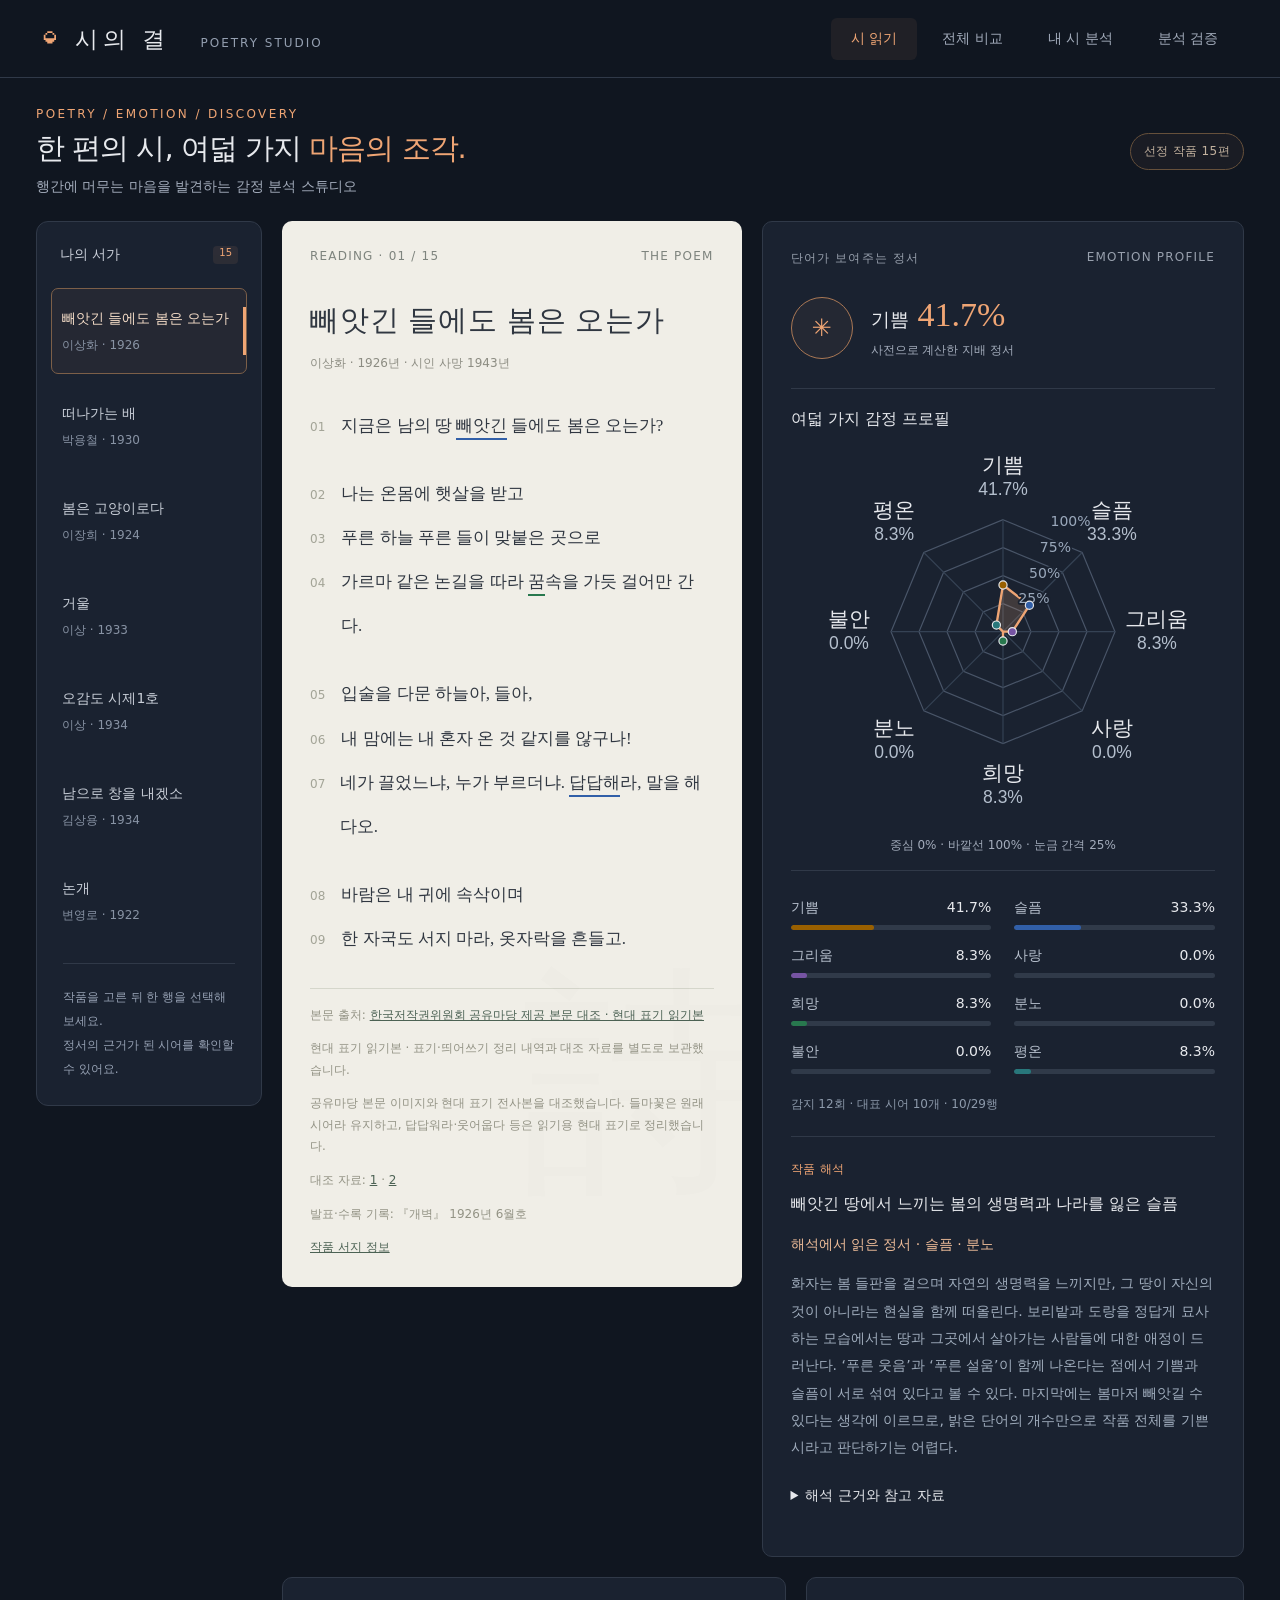
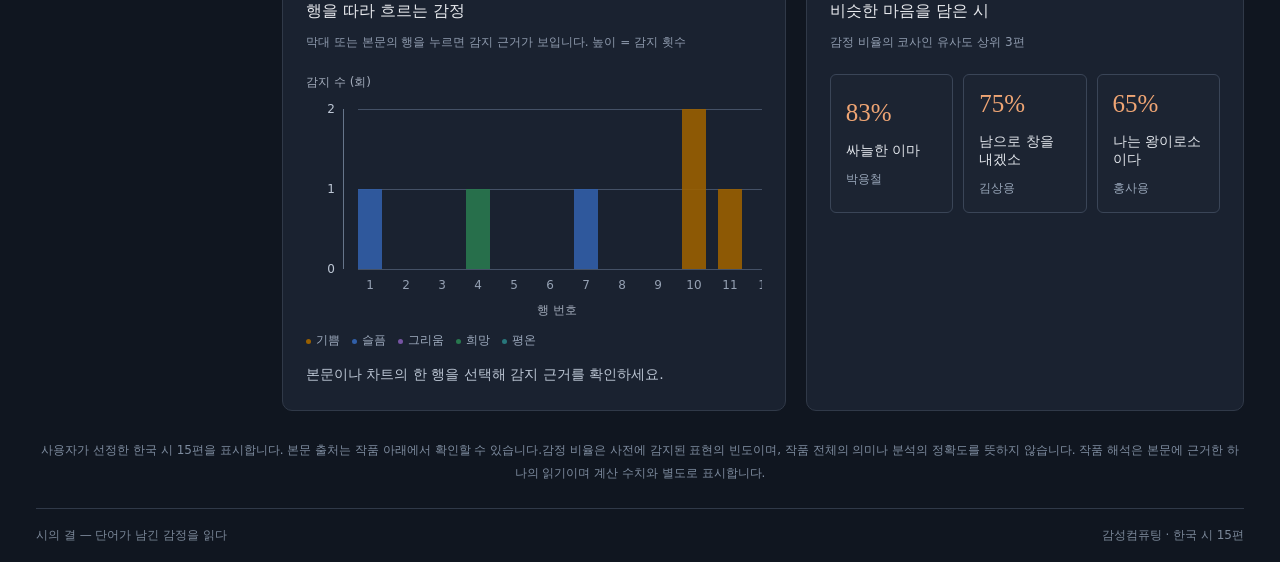
==== preview/index.html @ c92320b2 "Add Korean poetry emotion analysis app and assignment documentation" ====
<!doctype html>
<html lang="ko">
<head><meta charset="utf-8"><meta name="viewport" content="width=device-width,initial-scale=1"><meta name="theme-color" content="#101620"><title>시의 결 · 한국 시 15편</title><link rel="stylesheet" href="style.css"></head>
<body>
<header><div class="brand">시의 결 <small>POETRY STUDIO</small></div><nav aria-label="화면 선택"><button class="active" data-page="read">시 읽기</button><button data-page="compare">전체 비교</button><button data-page="write">내 시 분석</button><button data-page="validation">분석 검증</button></nav></header>
<main>
<div class="intro"><div><p class="eyebrow">POETRY / EMOTION / DISCOVERY</p><h1>한 편의 시,<br> 여덟 가지 <em>마음의 조각.</em></h1><p>행간에 머무는 마음을 발견하는 감정 분석 스튜디오</p></div><span class="preview">선정 작품 15편</span></div>
<section id="read">
  <aside class="sidebar"><div class="sidebar-heading">나의 서가 <span id="library-count"></span></div><div class="shelf" id="shelf" aria-label="선정 시 15편"></div><div class="sidebar-note">작품을 고른 뒤 한 행을 선택해 보세요.<br>정서의 근거가 된 시어를 확인할 수 있어요.</div></aside>
  <div class="reading">
    <article class="poem"><div class="section-head"><span>READING · <span id="page-number"></span></span><span>THE POEM</span></div><h2 id="title"></h2><div class="byline" id="byline"></div><div class="poem-lines" id="lines" tabindex="0" role="region" aria-label="시 본문 전체"></div><div class="source" id="source"></div></article>
    <section class="analysis"><div class="section-head"><span>단어가 보여주는 정서</span><span>EMOTION PROFILE</span></div><div class="dominant"><div class="circle" aria-hidden="true">✳</div><div><h3 id="dominant"></h3><p>사전으로 계산한 지배 정서</p></div></div><figure class="radar-figure"><figcaption>여덟 가지 감정 프로필</figcaption><div id="radar"></div><p class="caption radar-caption">중심 0% · 바깥선 100% · 눈금 간격 25%</p></figure><div class="bars" id="bars"></div><p class="stats" id="stats"></p><div class="interpretation"><span class="tiny">작품 해석</span><p class="theme" id="theme"></p><p class="reading-emotions" id="interpretation-emotions"></p><p class="interp" id="interp"></p><details class="interpretation-notes"><summary>해석 근거와 참고 자료</summary><div id="interpretation-evidence"></div></details></div></section>
  </div>
  <div class="lower"><section class="panel"><h3>행을 따라 흐르는 감정</h3><p class="caption">막대 또는 본문의 행을 누르면 감지 근거가 보입니다. 높이 = 감지 횟수</p><div class="flow" id="flow" aria-label="행별 감정 감지 수"></div><div class="legend" id="legend"></div><div class="evidence" id="evidence" aria-live="polite"></div></section><section class="panel"><h3>비슷한 마음을 담은 시</h3><p class="caption">감정 비율의 코사인 유사도 상위 3편</p><div class="recommendations" id="recs"></div></section></div>
</section>
<section id="compare" class="hidden"><div class="panel"><h3>열다섯 편의 마음을 한눈에</h3><p class="caption">작품별 감정 비율. 제목을 누르면 해당 작품으로 이동합니다.</p><div class="scroll"><table class="heatmap" id="heatmap" aria-label="15편 감정 비율 비교"></table></div></div></section>
<section id="write" class="hidden"><div class="input-layout"><section class="panel"><h3>당신의 문장에는 어떤 마음이 있나요?</h3><p class="caption">입력은 브라우저에서 처리하며 서버로 전송하지 않습니다.</p><label for="own" class="tiny">분석할 시 본문</label><textarea id="own" placeholder="분석할 시 본문을 붙여넣으세요."></textarea><button class="primary" id="analyze">내 문장 분석하기</button></section><section class="panel"><h3>문장에서 발견한 감정</h3><p class="caption">감정 시어의 빈도 비율이며 분석 정확도가 아닙니다.</p><div id="own-result" class="notice" aria-live="polite">시 본문을 입력하면 감정 비율과 행별 근거를 보여드립니다.</div></section></div></section>
<section id="validation" class="hidden"><div class="panel validation-intro"><p class="eyebrow">READING &amp; VALIDATION</p><h2>계산과 해석 사이</h2><p>단어가 보여 주는 감정과 시 전체에서 읽히는 마음을 세 작품으로 비교했습니다. 제안한 개선과 실제 적용한 수정을 구분해 기록했습니다.</p></div><div id="validation-cases" class="validation-cases"></div></section>
<p class="footnote">사용자가 선정한 한국 시 15편을 표시합니다. 본문 출처는 작품 아래에서 확인할 수 있습니다.<br>감정 비율은 사전에 감지된 표현의 빈도이며, 작품 전체의 의미나 분석의 정확도를 뜻하지 않습니다. 작품 해석은 본문에 근거한 하나의 읽기이며 계산 수치와 별도로 표시합니다.</p>
</main><footer><span>시의 결 — 단어가 남긴 감정을 읽다</span><span>감성컴퓨팅 · 한국 시 15편</span></footer>
<script src="poems.js"></script><script src="lexicon.js"></script><script src="analyzer.js"></script><script src="charts.js"></script><script src="validation.js"></script><script src="app.js"></script>
</body></html>
---- preview/style.css ----
:root{--bg:#101620;--panel:#1a2230;--line:#303948;--text:#e7e9ed;--muted:#a3acbb;--accent:#efa574}*{box-sizing:border-box}body{margin:0;background:var(--bg);color:var(--text);font-family:'Malgun Gothic',system-ui,sans-serif;font-size:13px}button,input,textarea{font:inherit}button{cursor:pointer}button:focus-visible,textarea:focus-visible,.verse:focus-visible,.column:focus-visible{outline:2px solid var(--accent);outline-offset:4px}header{height:78px;border-bottom:1px solid var(--line);padding:0 42px;display:flex;align-items:center;justify-content:space-between}.brand{font:23px Batang,serif;letter-spacing:5px}.brand:before{content:'◒';color:var(--accent);margin-right:14px;font:28px Georgia}.brand small{font:9px system-ui;letter-spacing:2px;color:#949fb0;margin-left:20px}nav{display:flex;gap:5px}nav button{background:none;border:0;color:var(--muted);padding:12px 20px;border-radius:6px;font-size:12px}nav button.active{color:var(--accent);background:#efa57412}main{max-width:1510px;margin:auto;padding:29px 36px 24px}.intro{display:flex;justify-content:space-between;align-items:center;margin:0 0 25px}.eyebrow{margin:0 0 8px;color:var(--accent);font-size:9px;letter-spacing:2.4px}.intro h1{font-size:26px;letter-spacing:-1px;font-weight:500;margin:0}.intro h1 br{display:none}.intro h1 em{font-style:normal;color:var(--accent)}.intro p:not(.eyebrow){color:var(--muted);font-size:11px;margin:9px 0 0}.preview{font-size:10px;letter-spacing:.4px;color:#c2b19e;background:#efa5740b;border:1px solid #66503b;border-radius:30px;padding:9px 13px}.preview:before{content:'●';font-size:7px;color:var(--accent);margin-right:7px}#read{display:grid;grid-template-columns:226px minmax(0,1fr);gap:20px}.sidebar{grid-row:span 2;background:var(--panel);border:1px solid var(--line);border-radius:12px;padding:24px 16px;display:flex;flex-direction:column;overflow:hidden}.sidebar-heading{font-size:11px;display:flex;justify-content:space-between;margin:0 9px 24px;color:#cbd0da}.sidebar-heading span{color:var(--accent);background:#efa57416;padding:1px 6px;border-radius:4px;font-size:10px}.shelf{display:flex;flex-direction:column;gap:9px}.book{background:none;border:1px solid transparent;border-radius:7px;color:#c9cfd8;text-align:left;padding:19px 14px;position:relative}.book:hover{background:#ffffff06}.book.active{border-color:#7c5f48;background:#efa5740c;color:#f5ddc8}.number{font:12px Georgia;color:#8d98a9;margin-right:12px}.book.active .number{color:var(--accent)}.book strong{font-weight:400;font-size:13px}.book small{font-size:9px;color:#8893a4;display:block;margin:9px 0 0 28px}.book.active:after{content:'↗';position:absolute;top:19px;right:12px;color:var(--accent)}.sidebar-note{margin:25px 12px 0;color:#96a1b3;font-size:10px;line-height:1.9;border-top:1px solid var(--line);padding-top:21px}.orb{margin:45px auto 5px;width:145px;height:145px;border-radius:50%;background:repeating-radial-gradient(ellipse at 35% 35%,transparent 0 5px,#d693653d 6px 7px,transparent 8px 12px);transform:rotate(-25deg);box-shadow:inset -25px -10px 30px #101620aa}.orb-label{color:#9d8979;text-align:center;font:9px Georgia;letter-spacing:2px;margin-top:13px}.reading{display:grid;grid-template-columns:1fr 1.05fr;gap:20px;min-width:0}.poem{background:#f0eee7;color:#303741;border-radius:10px;padding:27px 31px;position:relative;overflow:hidden;min-width:0}.poem:after{content:'詩';position:absolute;font:240px Batang,serif;right:-20px;bottom:40px;color:#30374103;pointer-events:none}.section-head{font-size:8px;letter-spacing:1.2px;color:#98a0ad;display:flex;justify-content:space-between;gap:8px}.poem .section-head{color:#7e847e}.poem h2{font:29px Batang,serif;letter-spacing:1px;margin:36px 0 12px}.byline{font-size:9px;color:#8c8c82}.poem-lines{font:15px/2.65 Batang,serif;margin-top:32px;min-height:275px;position:relative;z-index:1}.verse{display:flex;align-items:baseline;gap:16px;cursor:pointer;padding:0 5px;margin:0 -5px;border-radius:3px}.verse:hover,.verse.selected{background:#dddcd2}.verse .no{font:9px system-ui;color:#a3a497;min-width:13px}mark{background:none;color:inherit;border-bottom:2px solid var(--accent);padding-bottom:3px}.source{font-size:9px;color:#939385;border-top:1px solid #d5d6cb;padding-top:16px;line-height:1.8;margin-top:13px}.analysis{background:var(--panel);border:1px solid var(--line);border-radius:10px;padding:27px 28px;min-width:0}.dominant{display:flex;align-items:center;gap:18px;margin:29px 0}.circle{border:1px solid #aa7855;background:#efa5740b;color:var(--accent);height:62px;width:62px;border-radius:50%;display:grid;place-items:center;font-size:24px;flex-shrink:0}.dominant h3{font-size:19px;font-weight:400;margin:0}.dominant h3 span{font:34px Georgia;color:var(--accent);margin-left:9px}.dominant p{font-size:9px;color:var(--muted);margin:8px 0 0}.bars{display:grid;grid-template-columns:1fr 1fr;gap:17px 23px}.bar-label{font-size:10px;display:flex;justify-content:space-between;color:#b6bfcc;margin-bottom:8px}.bar-label span:last-child{font-variant-numeric:tabular-nums;color:#e7e9ed}.track{height:5px;background:#303a49;border-radius:10px;overflow:hidden}.fill{height:100%;border-radius:10px;transition:width .35s}.stats{font-size:9px;color:#8d9aab;line-height:1.8;margin:20px 0}.interpretation{border-top:1px solid var(--line);padding-top:21px}.tiny{font-size:9px;color:var(--accent);letter-spacing:.5px}.theme{font-size:14px;font-weight:500;line-height:1.8;margin:12px 0 8px}.interp{font-size:11px;line-height:1.95;color:#a0adbd;margin:0}.lower{grid-column:2;display:grid;grid-template-columns:1.15fr 1fr;gap:20px;min-width:0}.panel{border:1px solid var(--line);background:var(--panel);border-radius:10px;padding:23px;min-width:0}.panel h3{font-size:14px;font-weight:500;margin:0 0 10px}.caption{font-size:9px;color:#8f9bae;line-height:1.8;margin:0 0 20px}.flow{display:flex;height:90px;align-items:end;gap:14px;padding:0 7px 18px;border-bottom:1px solid var(--line)}.column{flex:1;height:100%;display:flex;flex-direction:column;justify-content:end;position:relative;cursor:pointer}.column i{display:block;min-height:0;opacity:.9}.column span{position:absolute;bottom:-16px;left:0;right:0;text-align:center;color:#95a1b3;font-size:8px}.legend{display:flex;gap:12px;flex-wrap:wrap;color:#9daabd;font-size:8px;margin-top:13px}.legend b{display:inline-block;width:5px;height:5px;border-radius:50%;margin-right:5px}.evidence{font-size:9px;color:#bbc5d3;line-height:1.8;margin-top:13px}.recommendations{display:flex;gap:10px}.rec{flex:1;text-align:left;padding:13px;border:1px solid #3a4557;border-radius:6px;background:#ffffff02;color:#dfe3e9;transition:background .2s}.rec:hover{background:#ffffff08}.score{font:25px Georgia;color:var(--accent)}.rec strong{display:block;font-size:11px;font-weight:400;margin:15px 0 8px}.rec small{font-size:8px;color:#99a7ba}.footnote{color:#7e8c9f;font-size:9px;line-height:1.9;text-align:center;margin:28px 0 0}.footnote br{display:none}footer{margin:0 36px;border-top:1px solid var(--line);display:flex;justify-content:space-between;padding:18px 0;color:#7b8899;font-size:9px}.hidden{display:none!important}.input-layout{display:grid;grid-template-columns:1fr 1fr;gap:20px}textarea{display:block;width:100%;height:240px;padding:17px;background:#111a27;border:1px solid #344052;border-radius:5px;color:#e6eaf0;font:13px/2 'Malgun Gothic',sans-serif;resize:vertical;margin-top:12px}.primary{padding:12px 20px;border:0;border-radius:5px;background:var(--accent);color:#29201a;font-size:11px;margin-top:15px}.notice{padding:20px;border:1px solid #374455;background:#111a27;border-radius:6px;line-height:1.9;font-size:12px;color:#afbdd0}.scroll{overflow:auto}.heatmap{width:100%;border-spacing:5px;font-size:11px}.heatmap th,.heatmap td{padding:19px 9px;border-radius:4px;text-align:center}.heatmap th{font-weight:400;color:#acb7c7}.heatmap td{color:#f1f1ed}.heatmap td:first-child{white-space:nowrap;text-align:left}
@media(min-width:1550px){main{padding-top:35px}.poem-lines{font-size:17px}.poem,.analysis{padding:33px 36px}}@media(max-width:1100px){#read{grid-template-columns:180px minmax(0,1fr);gap:14px}.reading{gap:14px}.poem,.analysis{padding:22px}.poem-lines{font-size:13px}.sidebar{padding:22px 10px}.book{padding:17px 9px}.book strong{font-size:11px}.book.active:after{display:none}.lower{gap:14px}.recommendations{flex-direction:column}.rec strong{margin:7px 0}.rec{padding:10px}.score{font-size:18px}.orb{width:115px;height:115px}}@media(max-width:780px){header{padding:0 20px;height:72px}.brand small{display:none}nav button{padding:10px 9px;font-size:10px}main{padding:25px 16px}.intro{gap:12px;align-items:start}.intro h1{font-size:23px}.intro h1 br{display:block}.intro .eyebrow{font-size:8px}.intro p:not(.eyebrow){font-size:10px;line-height:1.8;max-width:220px}.preview{font-size:8px;white-space:nowrap;padding:7px 9px}.preview:before{display:none}#read{display:block}.sidebar{padding:17px 12px;margin-bottom:16px}.sidebar-heading{margin:0 5px 13px}.shelf{flex-direction:row;overflow:auto;gap:7px}.book{flex:0 0 185px;padding:13px}.book strong{font-size:12px}.book small{margin-left:25px}.sidebar-note,.orb,.orb-label{display:none}.reading,.lower,.input-layout{grid-template-columns:1fr}.poem{padding:26px 25px}.poem h2{margin-top:25px}.poem-lines{font-size:15px;min-height:0;margin-top:25px}.analysis{padding:25px}.lower{margin-top:16px;gap:16px}.recommendations{flex-direction:row}.rec{padding:15px}.score{font-size:24px}.rec strong{margin-top:12px}footer{margin:0 16px;font-size:8px;gap:15px}.heatmap{min-width:630px}.footnote br{display:block}}
/* Readability at both desktop and mobile widths. */
body{font-size:16px}.brand small,.section-head,.byline,.source,.eyebrow,.preview,.stats,.caption,.tiny,.footnote,footer,.sidebar-note,.orb-label,.book small,.rec small,.legend,.verse .no,.column span{font-size:12px}nav button,.sidebar-heading,.book strong,.bar-label,.interp,.evidence,.primary{font-size:14px}.intro p:not(.eyebrow){font-size:14px}.poem-lines{font-size:17px}.theme,.panel h3{font-size:16px}.book .number{display:none}.book small{margin-left:0}.book.active:after{content:'';top:18px;bottom:18px;right:0;width:3px;background:var(--accent)}.intro h1{font-size:29px}.intro .eyebrow{font-size:12px}.preview:before{display:none}.intro p:not(.eyebrow){max-width:none}.heatmap{font-size:14px}.rec strong{font-size:14px}.poem{padding:28px}.analysis{padding:28px}.poem-lines{min-height:300px}.rec{padding:15px}.intro{gap:18px}.source{margin-top:24px}.sidebar-note{line-height:2}.dominant p{font-size:12px}.sidebar{padding-left:14px;padding-right:14px}.book{padding-left:10px;padding-right:10px}.verse{line-height:2.6}.poem h2{line-height:1.5}.intro h1 br{display:none}
@media(max-width:1100px){#read{grid-template-columns:205px minmax(0,1fr)}.reading{grid-template-columns:1fr}.poem-lines{min-height:0}.analysis .bars{gap:20px 28px}.recommendations{flex-direction:row}.sidebar .orb{margin-top:60px}}
@media(max-width:780px){#read{display:block}.reading,.lower{grid-template-columns:1fr}.intro h1{font-size:25px}.intro h1 br{display:block}.intro p:not(.eyebrow){font-size:14px}.intro .eyebrow{font-size:12px}.preview{font-size:12px}.intro{flex-wrap:wrap}.book{flex-basis:220px}.book strong,nav button{font-size:14px}.poem-lines{font-size:16px}.rec strong{font-size:14px}.source{font-size:12px}.verse .no{font-size:12px}footer{font-size:12px;flex-wrap:wrap}.book.active:after{display:block}.orb-label{display:none}}
@media(max-width:780px){header{height:auto;min-height:84px;flex-wrap:wrap;gap:14px;padding:16px 20px}.brand{white-space:nowrap}nav{margin-left:auto;flex-wrap:wrap}}
.shelf{max-height:650px;overflow-y:auto;scrollbar-width:thin}.sidebar{align-self:start}.reading{align-items:start}.poem-lines{max-height:560px;overflow-y:auto;padding-right:8px;scrollbar-width:thin}.verse>span:last-child{min-width:0;white-space:pre-wrap;overflow-wrap:anywhere}.stanza-break{height:24px}.source a{color:#4c6254;text-decoration:underline;overflow-wrap:anywhere}.source p{line-height:1.8}.flow{overflow-x:auto;align-items:end}.column{min-width:18px}.poem-link{background:none;border:0;color:inherit;font:inherit;text-align:left}.input-lines{max-height:360px;overflow:auto}.recommendations{flex-wrap:wrap}.rec{min-width:115px}.source{font-size:12px}.source:empty{display:none}@media(max-width:780px){.shelf{max-height:none;overflow-x:auto;overflow-y:hidden}.poem-lines{max-height:470px}.rec{min-width:130px}.sidebar{max-height:none}}
.poem-section-heading{font:600 16px/2 'Malgun Gothic',sans-serif;margin:12px 0 8px 29px}.poem-postscript{font-size:14px;margin:24px 0 0 29px;color:#596057}
/* Keep the count axis visible while long poems scroll inside the plot. */
.flow{display:grid;grid-template-columns:38px minmax(0,1fr);gap:0 8px;height:auto;padding:0;overflow:visible;border:0;align-items:start}
.flow-axis-title{grid-column:1/-1;font-size:12px;color:var(--muted);margin-bottom:8px}
.flow-axis{position:relative;height:160px;margin-top:10px;border-right:1px solid #66758a}
.flow-tick{position:absolute;right:8px;transform:translateY(-50%);font-size:12px;font-variant-numeric:tabular-nums;color:#bdc7d5}
.flow-scroll{min-width:0;overflow-x:auto;padding:10px 6px 30px;scrollbar-width:thin}
.flow-plot{position:relative;display:flex;align-items:end;gap:12px;height:160px;width:max-content;min-width:100%}
.flow-gridline{position:absolute;left:0;right:0;border-top:1px solid #445166;pointer-events:none}
.flow-plot .column{flex:1 0 24px;min-width:24px;z-index:1}
.flow-plot .column i{flex-shrink:0}
.flow-plot .column span{bottom:-23px;font-size:12px}
.flow-x-title{grid-column:2;text-align:center;font-size:12px;color:var(--muted);margin:3px 0 0}
.radar-figure{margin:0 0 28px;padding:20px 0 14px;border-top:1px solid var(--line);border-bottom:1px solid var(--line)}.radar-figure figcaption{font-size:16px;color:var(--text);font-weight:500}.radar-chart{display:block;width:100%;max-width:420px;height:auto;margin:8px auto 0;overflow:visible}.radar-grid{fill:none;stroke:#495568;stroke-width:1}.radar-spoke{stroke:#354254;stroke-width:1}.radar-profile{fill:#efa5742e;stroke:var(--accent);stroke-width:2;stroke-linejoin:round}.radar-axis{fill:#e7e9ed;font:18px 'Malgun Gothic',sans-serif}.radar-value{fill:#b4bfcd;font-size:15px;font-variant-numeric:tabular-nums}.radar-tick{fill:#9aa8bb;font:12px system-ui,sans-serif;paint-order:stroke;stroke:var(--panel);stroke-width:3px;stroke-linejoin:round}.radar-point{stroke:#e7e9ed;stroke-width:1}.radar-caption{text-align:center;margin:0;font-size:12px;color:#a3acbb}.input-radar{margin-bottom:8px}#own-result>.radar-caption{margin-bottom:24px}@media(max-width:400px){.analysis{padding-left:18px;padding-right:18px}}
.reading-emotions{font-size:14px;color:#efbd99;line-height:1.7}.interpretation-notes,.validation-evidence{font-size:14px;line-height:1.9;margin:20px 0;color:#b9c4d2}.interpretation-notes summary,.validation-evidence summary{cursor:pointer;color:var(--text)}.interpretation-notes a,.validation-case>a{display:block;color:#efbd99;font-size:14px;line-height:1.8;margin-top:12px;overflow-wrap:anywhere}.validation-intro{margin-bottom:20px}.validation-intro h2{font-size:26px;margin:8px 0 16px}.validation-intro>p:last-child{line-height:1.9;max-width:760px;color:#b9c4d2}.validation-cases{display:grid;grid-template-columns:repeat(3,minmax(0,1fr));gap:20px}.validation-case>h3{font-size:21px;line-height:1.6}.validation-poem{font-size:14px;color:var(--accent);margin:0 0 12px}.validation-case>p{font-size:16px;line-height:1.9;color:#c4ceda}.validation-case>h4{font-size:16px;margin:24px 0 8px}.validation-summary{padding:12px 14px;border-left:2px solid var(--accent);background:#efa57408;margin:20px 0}.validation-summary p{font-size:14px;line-height:1.8;margin:4px 0}.validation-ratios{width:100%;border-collapse:collapse;font-size:14px;font-variant-numeric:tabular-nums}.validation-ratios th,.validation-ratios td{padding:9px 6px;border-bottom:1px solid #354152;text-align:right}.validation-ratios th:first-child{text-align:left}.validation-ratios th{font-weight:500;color:#c7d0dc}.validation-evidence blockquote{margin:18px 0 8px;padding-left:12px;border-left:2px solid #66758a;color:#e7e9ed;white-space:pre-wrap}.validation-evidence .caption{margin:5px 0;overflow-wrap:anywhere}.validation-case>.caption{font-size:12px}.validation-case .primary{margin-top:24px}@media(max-width:1100px){.validation-cases{grid-template-columns:1fr}.validation-case{max-width:900px;width:100%;margin:auto}}
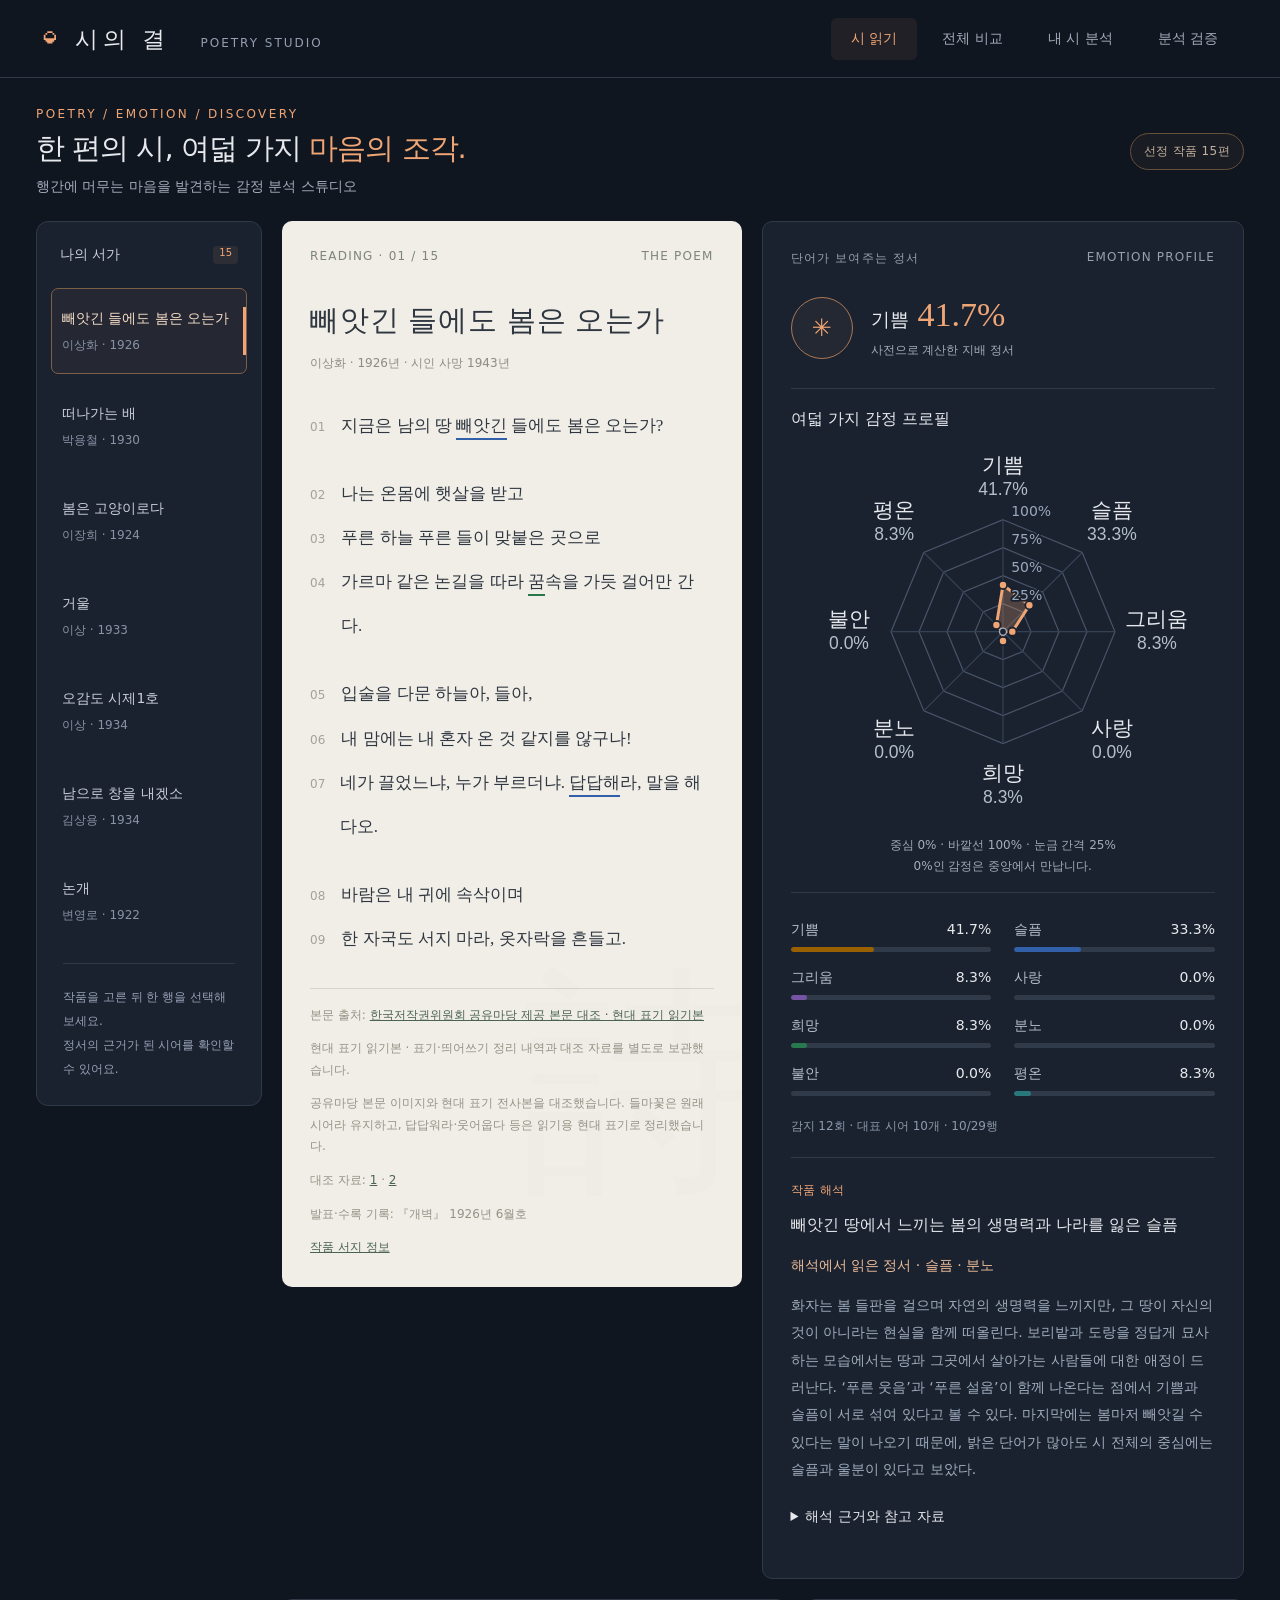
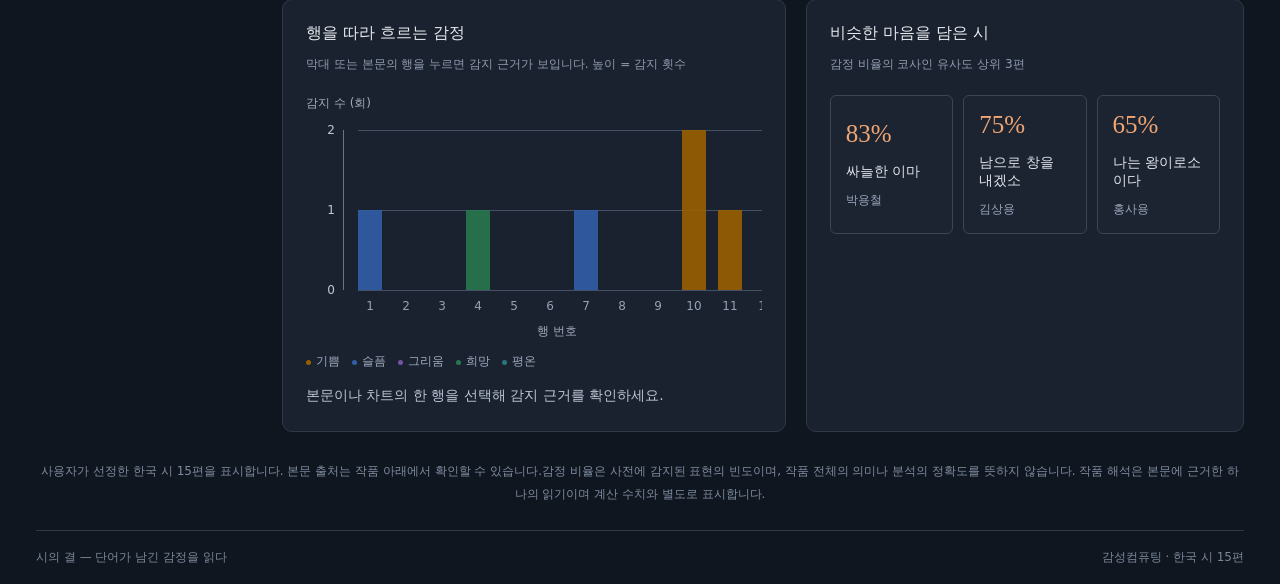
==== commit 19286979: "Clarify radar profile markers, zero origin and axis ticks" ====
--- a/preview/index.html
+++ b/preview/index.html
@@ -9,7 +9,7 @@
   <aside class="sidebar"><div class="sidebar-heading">나의 서가 <span id="library-count"></span></div><div class="shelf" id="shelf" aria-label="선정 시 15편"></div><div class="sidebar-note">작품을 고른 뒤 한 행을 선택해 보세요.<br>정서의 근거가 된 시어를 확인할 수 있어요.</div></aside>
   <div class="reading">
     <article class="poem"><div class="section-head"><span>READING · <span id="page-number"></span></span><span>THE POEM</span></div><h2 id="title"></h2><div class="byline" id="byline"></div><div class="poem-lines" id="lines" tabindex="0" role="region" aria-label="시 본문 전체"></div><div class="source" id="source"></div></article>
-    <section class="analysis"><div class="section-head"><span>단어가 보여주는 정서</span><span>EMOTION PROFILE</span></div><div class="dominant"><div class="circle" aria-hidden="true">✳</div><div><h3 id="dominant"></h3><p>사전으로 계산한 지배 정서</p></div></div><figure class="radar-figure"><figcaption>여덟 가지 감정 프로필</figcaption><div id="radar"></div><p class="caption radar-caption">중심 0% · 바깥선 100% · 눈금 간격 25%</p></figure><div class="bars" id="bars"></div><p class="stats" id="stats"></p><div class="interpretation"><span class="tiny">작품 해석</span><p class="theme" id="theme"></p><p class="reading-emotions" id="interpretation-emotions"></p><p class="interp" id="interp"></p><details class="interpretation-notes"><summary>해석 근거와 참고 자료</summary><div id="interpretation-evidence"></div></details></div></section>
+    <section class="analysis"><div class="section-head"><span>단어가 보여주는 정서</span><span>EMOTION PROFILE</span></div><div class="dominant"><div class="circle" aria-hidden="true">✳</div><div><h3 id="dominant"></h3><p>사전으로 계산한 지배 정서</p></div></div><figure class="radar-figure"><figcaption>여덟 가지 감정 프로필</figcaption><div id="radar"></div><p class="caption radar-caption">중심 0% · 바깥선 100% · 눈금 간격 25%<br>0%인 감정은 중앙에서 만납니다.</p></figure><div class="bars" id="bars"></div><p class="stats" id="stats"></p><div class="interpretation"><span class="tiny">작품 해석</span><p class="theme" id="theme"></p><p class="reading-emotions" id="interpretation-emotions"></p><p class="interp" id="interp"></p><details class="interpretation-notes"><summary>해석 근거와 참고 자료</summary><div id="interpretation-evidence"></div></details></div></section>
   </div>
   <div class="lower"><section class="panel"><h3>행을 따라 흐르는 감정</h3><p class="caption">막대 또는 본문의 행을 누르면 감지 근거가 보입니다. 높이 = 감지 횟수</p><div class="flow" id="flow" aria-label="행별 감정 감지 수"></div><div class="legend" id="legend"></div><div class="evidence" id="evidence" aria-live="polite"></div></section><section class="panel"><h3>비슷한 마음을 담은 시</h3><p class="caption">감정 비율의 코사인 유사도 상위 3편</p><div class="recommendations" id="recs"></div></section></div>
 </section>
@@ -18,5 +18,5 @@
 <section id="validation" class="hidden"><div class="panel validation-intro"><p class="eyebrow">READING &amp; VALIDATION</p><h2>계산과 해석 사이</h2><p>단어가 보여 주는 감정과 시 전체에서 읽히는 마음을 세 작품으로 비교했습니다. 제안한 개선과 실제 적용한 수정을 구분해 기록했습니다.</p></div><div id="validation-cases" class="validation-cases"></div></section>
 <p class="footnote">사용자가 선정한 한국 시 15편을 표시합니다. 본문 출처는 작품 아래에서 확인할 수 있습니다.<br>감정 비율은 사전에 감지된 표현의 빈도이며, 작품 전체의 의미나 분석의 정확도를 뜻하지 않습니다. 작품 해석은 본문에 근거한 하나의 읽기이며 계산 수치와 별도로 표시합니다.</p>
 </main><footer><span>시의 결 — 단어가 남긴 감정을 읽다</span><span>감성컴퓨팅 · 한국 시 15편</span></footer>
-<script src="poems.js"></script><script src="lexicon.js"></script><script src="analyzer.js"></script><script src="charts.js"></script><script src="validation.js"></script><script src="app.js"></script>
+<script src="poems.js"></script><script src="lexicon.js"></script><script src="analyzer.js"></script><script src="charts.js?v=20261124-2"></script><script src="validation.js"></script><script src="app.js"></script>
 </body></html>
--- a/preview/style.css
+++ b/preview/style.css
@@ -19,5 +19,5 @@
 .flow-plot .column i{flex-shrink:0}
 .flow-plot .column span{bottom:-23px;font-size:12px}
 .flow-x-title{grid-column:2;text-align:center;font-size:12px;color:var(--muted);margin:3px 0 0}
-.radar-figure{margin:0 0 28px;padding:20px 0 14px;border-top:1px solid var(--line);border-bottom:1px solid var(--line)}.radar-figure figcaption{font-size:16px;color:var(--text);font-weight:500}.radar-chart{display:block;width:100%;max-width:420px;height:auto;margin:8px auto 0;overflow:visible}.radar-grid{fill:none;stroke:#495568;stroke-width:1}.radar-spoke{stroke:#354254;stroke-width:1}.radar-profile{fill:#efa5742e;stroke:var(--accent);stroke-width:2;stroke-linejoin:round}.radar-axis{fill:#e7e9ed;font:18px 'Malgun Gothic',sans-serif}.radar-value{fill:#b4bfcd;font-size:15px;font-variant-numeric:tabular-nums}.radar-tick{fill:#9aa8bb;font:12px system-ui,sans-serif;paint-order:stroke;stroke:var(--panel);stroke-width:3px;stroke-linejoin:round}.radar-point{stroke:#e7e9ed;stroke-width:1}.radar-caption{text-align:center;margin:0;font-size:12px;color:#a3acbb}.input-radar{margin-bottom:8px}#own-result>.radar-caption{margin-bottom:24px}@media(max-width:400px){.analysis{padding-left:18px;padding-right:18px}}
+.radar-figure{margin:0 0 28px;padding:20px 0 14px;border-top:1px solid var(--line);border-bottom:1px solid var(--line)}.radar-figure figcaption{font-size:16px;color:var(--text);font-weight:500}.radar-chart{display:block;width:100%;max-width:420px;height:auto;margin:8px auto 0;overflow:visible}.radar-grid{fill:none;stroke:#495568;stroke-width:1}.radar-spoke{stroke:#354254;stroke-width:1}.radar-profile{fill:#efa57440;stroke:var(--accent);stroke-width:2.5;stroke-linejoin:round}.radar-axis{fill:#e7e9ed;font:18px 'Malgun Gothic',sans-serif}.radar-value{fill:#b4bfcd;font-size:15px;font-variant-numeric:tabular-nums}.radar-tick{fill:#9aa8bb;font:12px system-ui,sans-serif;paint-order:stroke;stroke:var(--panel);stroke-width:3px;stroke-linejoin:round}.radar-point{fill:var(--accent);stroke:var(--panel);stroke-width:1.5}.radar-origin{fill:var(--panel);stroke:#a3acbb;stroke-width:1.2}.radar-caption{text-align:center;margin:0;font-size:12px;color:#a3acbb}.input-radar{margin-bottom:8px}#own-result>.radar-caption{margin-bottom:24px}@media(max-width:400px){.analysis{padding-left:18px;padding-right:18px}}
 .reading-emotions{font-size:14px;color:#efbd99;line-height:1.7}.interpretation-notes,.validation-evidence{font-size:14px;line-height:1.9;margin:20px 0;color:#b9c4d2}.interpretation-notes summary,.validation-evidence summary{cursor:pointer;color:var(--text)}.interpretation-notes a,.validation-case>a{display:block;color:#efbd99;font-size:14px;line-height:1.8;margin-top:12px;overflow-wrap:anywhere}.validation-intro{margin-bottom:20px}.validation-intro h2{font-size:26px;margin:8px 0 16px}.validation-intro>p:last-child{line-height:1.9;max-width:760px;color:#b9c4d2}.validation-cases{display:grid;grid-template-columns:repeat(3,minmax(0,1fr));gap:20px}.validation-case>h3{font-size:21px;line-height:1.6}.validation-poem{font-size:14px;color:var(--accent);margin:0 0 12px}.validation-case>p{font-size:16px;line-height:1.9;color:#c4ceda}.validation-case>h4{font-size:16px;margin:24px 0 8px}.validation-summary{padding:12px 14px;border-left:2px solid var(--accent);background:#efa57408;margin:20px 0}.validation-summary p{font-size:14px;line-height:1.8;margin:4px 0}.validation-ratios{width:100%;border-collapse:collapse;font-size:14px;font-variant-numeric:tabular-nums}.validation-ratios th,.validation-ratios td{padding:9px 6px;border-bottom:1px solid #354152;text-align:right}.validation-ratios th:first-child{text-align:left}.validation-ratios th{font-weight:500;color:#c7d0dc}.validation-evidence blockquote{margin:18px 0 8px;padding-left:12px;border-left:2px solid #66758a;color:#e7e9ed;white-space:pre-wrap}.validation-evidence .caption{margin:5px 0;overflow-wrap:anywhere}.validation-case>.caption{font-size:12px}.validation-case .primary{margin-top:24px}@media(max-width:1100px){.validation-cases{grid-template-columns:1fr}.validation-case{max-width:900px;width:100%;margin:auto}}
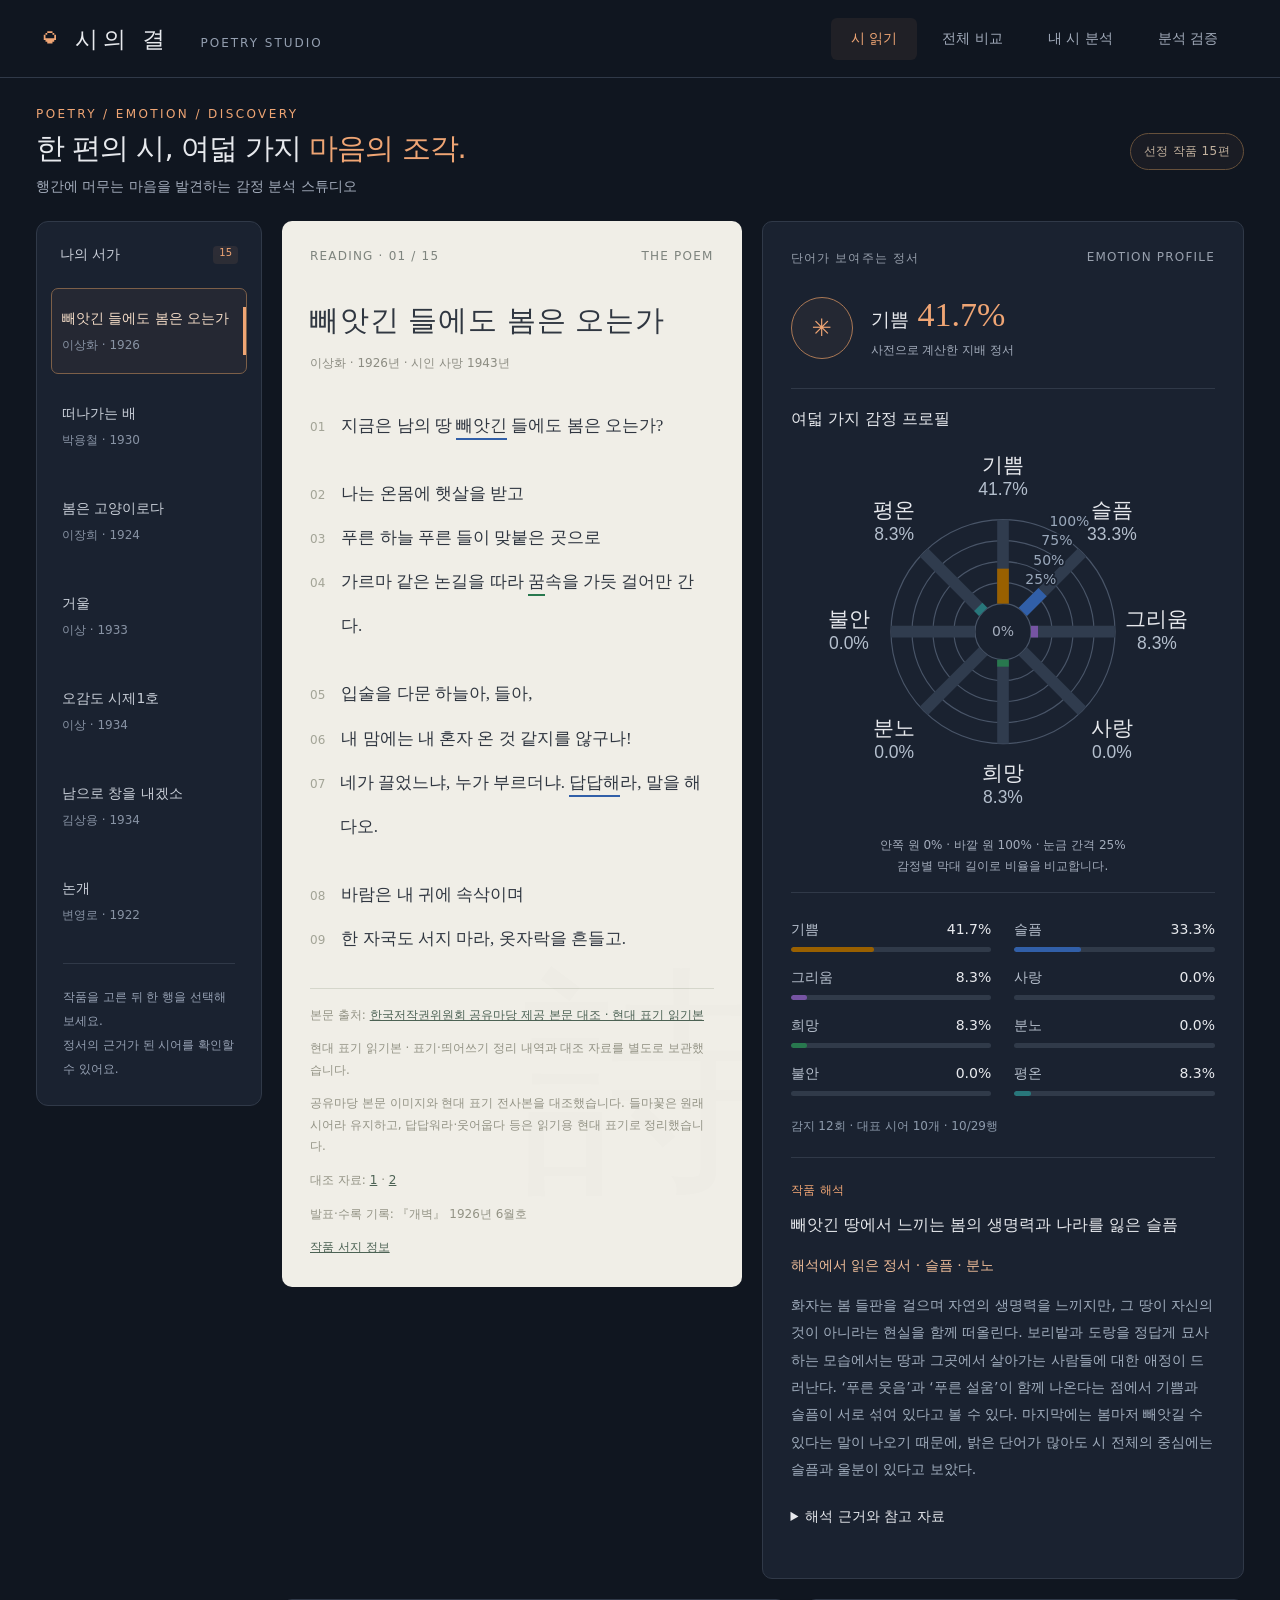
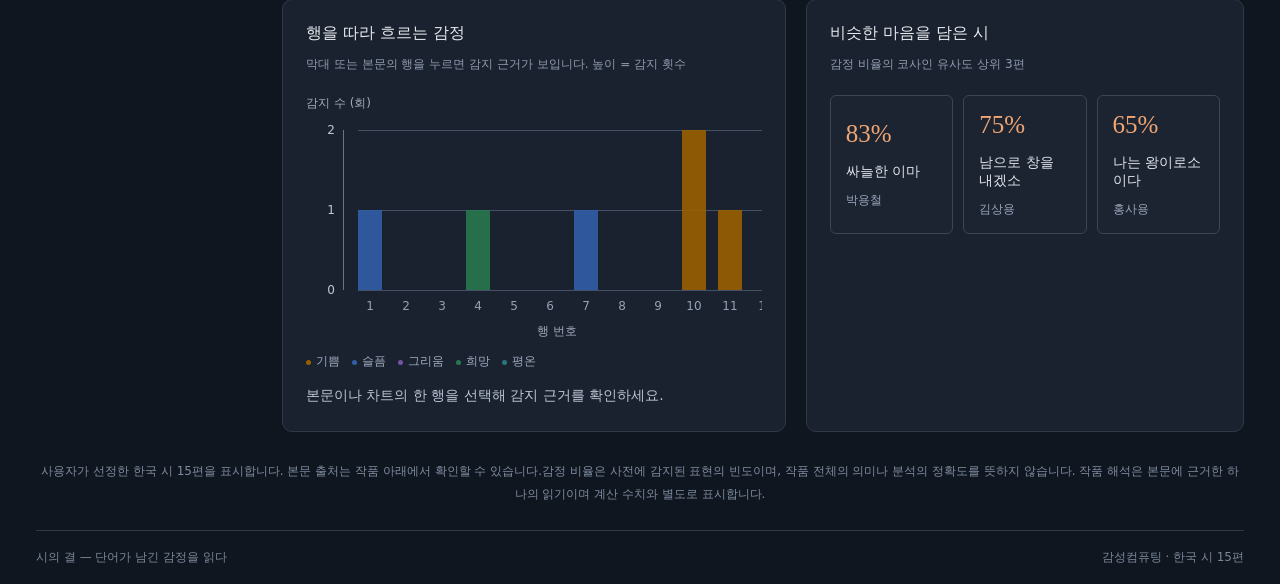
==== commit 5250eb39: "Replace connected radar shape with independent radial emotion bars" ====
--- a/preview/index.html
+++ b/preview/index.html
@@ -9,7 +9,7 @@
   <aside class="sidebar"><div class="sidebar-heading">나의 서가 <span id="library-count"></span></div><div class="shelf" id="shelf" aria-label="선정 시 15편"></div><div class="sidebar-note">작품을 고른 뒤 한 행을 선택해 보세요.<br>정서의 근거가 된 시어를 확인할 수 있어요.</div></aside>
   <div class="reading">
     <article class="poem"><div class="section-head"><span>READING · <span id="page-number"></span></span><span>THE POEM</span></div><h2 id="title"></h2><div class="byline" id="byline"></div><div class="poem-lines" id="lines" tabindex="0" role="region" aria-label="시 본문 전체"></div><div class="source" id="source"></div></article>
-    <section class="analysis"><div class="section-head"><span>단어가 보여주는 정서</span><span>EMOTION PROFILE</span></div><div class="dominant"><div class="circle" aria-hidden="true">✳</div><div><h3 id="dominant"></h3><p>사전으로 계산한 지배 정서</p></div></div><figure class="radar-figure"><figcaption>여덟 가지 감정 프로필</figcaption><div id="radar"></div><p class="caption radar-caption">중심 0% · 바깥선 100% · 눈금 간격 25%<br>0%인 감정은 중앙에서 만납니다.</p></figure><div class="bars" id="bars"></div><p class="stats" id="stats"></p><div class="interpretation"><span class="tiny">작품 해석</span><p class="theme" id="theme"></p><p class="reading-emotions" id="interpretation-emotions"></p><p class="interp" id="interp"></p><details class="interpretation-notes"><summary>해석 근거와 참고 자료</summary><div id="interpretation-evidence"></div></details></div></section>
+    <section class="analysis"><div class="section-head"><span>단어가 보여주는 정서</span><span>EMOTION PROFILE</span></div><div class="dominant"><div class="circle" aria-hidden="true">✳</div><div><h3 id="dominant"></h3><p>사전으로 계산한 지배 정서</p></div></div><figure class="radar-figure"><figcaption>여덟 가지 감정 프로필</figcaption><div id="radar"></div><p class="caption radar-caption">안쪽 원 0% · 바깥 원 100% · 눈금 간격 25%<br>감정별 막대 길이로 비율을 비교합니다.</p></figure><div class="bars" id="bars"></div><p class="stats" id="stats"></p><div class="interpretation"><span class="tiny">작품 해석</span><p class="theme" id="theme"></p><p class="reading-emotions" id="interpretation-emotions"></p><p class="interp" id="interp"></p><details class="interpretation-notes"><summary>해석 근거와 참고 자료</summary><div id="interpretation-evidence"></div></details></div></section>
   </div>
   <div class="lower"><section class="panel"><h3>행을 따라 흐르는 감정</h3><p class="caption">막대 또는 본문의 행을 누르면 감지 근거가 보입니다. 높이 = 감지 횟수</p><div class="flow" id="flow" aria-label="행별 감정 감지 수"></div><div class="legend" id="legend"></div><div class="evidence" id="evidence" aria-live="polite"></div></section><section class="panel"><h3>비슷한 마음을 담은 시</h3><p class="caption">감정 비율의 코사인 유사도 상위 3편</p><div class="recommendations" id="recs"></div></section></div>
 </section>
@@ -18,5 +18,5 @@
 <section id="validation" class="hidden"><div class="panel validation-intro"><p class="eyebrow">READING &amp; VALIDATION</p><h2>계산과 해석 사이</h2><p>단어가 보여 주는 감정과 시 전체에서 읽히는 마음을 세 작품으로 비교했습니다. 제안한 개선과 실제 적용한 수정을 구분해 기록했습니다.</p></div><div id="validation-cases" class="validation-cases"></div></section>
 <p class="footnote">사용자가 선정한 한국 시 15편을 표시합니다. 본문 출처는 작품 아래에서 확인할 수 있습니다.<br>감정 비율은 사전에 감지된 표현의 빈도이며, 작품 전체의 의미나 분석의 정확도를 뜻하지 않습니다. 작품 해석은 본문에 근거한 하나의 읽기이며 계산 수치와 별도로 표시합니다.</p>
 </main><footer><span>시의 결 — 단어가 남긴 감정을 읽다</span><span>감성컴퓨팅 · 한국 시 15편</span></footer>
-<script src="poems.js"></script><script src="lexicon.js"></script><script src="analyzer.js"></script><script src="charts.js?v=20261124-2"></script><script src="validation.js"></script><script src="app.js"></script>
+<script src="poems.js"></script><script src="lexicon.js"></script><script src="analyzer.js"></script><script src="charts.js?v=20261124-3"></script><script src="validation.js"></script><script src="app.js"></script>
 </body></html>
--- a/preview/style.css
+++ b/preview/style.css
@@ -21,3 +21,5 @@
 .flow-x-title{grid-column:2;text-align:center;font-size:12px;color:var(--muted);margin:3px 0 0}
 .radar-figure{margin:0 0 28px;padding:20px 0 14px;border-top:1px solid var(--line);border-bottom:1px solid var(--line)}.radar-figure figcaption{font-size:16px;color:var(--text);font-weight:500}.radar-chart{display:block;width:100%;max-width:420px;height:auto;margin:8px auto 0;overflow:visible}.radar-grid{fill:none;stroke:#495568;stroke-width:1}.radar-spoke{stroke:#354254;stroke-width:1}.radar-profile{fill:#efa57440;stroke:var(--accent);stroke-width:2.5;stroke-linejoin:round}.radar-axis{fill:#e7e9ed;font:18px 'Malgun Gothic',sans-serif}.radar-value{fill:#b4bfcd;font-size:15px;font-variant-numeric:tabular-nums}.radar-tick{fill:#9aa8bb;font:12px system-ui,sans-serif;paint-order:stroke;stroke:var(--panel);stroke-width:3px;stroke-linejoin:round}.radar-point{fill:var(--accent);stroke:var(--panel);stroke-width:1.5}.radar-origin{fill:var(--panel);stroke:#a3acbb;stroke-width:1.2}.radar-caption{text-align:center;margin:0;font-size:12px;color:#a3acbb}.input-radar{margin-bottom:8px}#own-result>.radar-caption{margin-bottom:24px}@media(max-width:400px){.analysis{padding-left:18px;padding-right:18px}}
 .reading-emotions{font-size:14px;color:#efbd99;line-height:1.7}.interpretation-notes,.validation-evidence{font-size:14px;line-height:1.9;margin:20px 0;color:#b9c4d2}.interpretation-notes summary,.validation-evidence summary{cursor:pointer;color:var(--text)}.interpretation-notes a,.validation-case>a{display:block;color:#efbd99;font-size:14px;line-height:1.8;margin-top:12px;overflow-wrap:anywhere}.validation-intro{margin-bottom:20px}.validation-intro h2{font-size:26px;margin:8px 0 16px}.validation-intro>p:last-child{line-height:1.9;max-width:760px;color:#b9c4d2}.validation-cases{display:grid;grid-template-columns:repeat(3,minmax(0,1fr));gap:20px}.validation-case>h3{font-size:21px;line-height:1.6}.validation-poem{font-size:14px;color:var(--accent);margin:0 0 12px}.validation-case>p{font-size:16px;line-height:1.9;color:#c4ceda}.validation-case>h4{font-size:16px;margin:24px 0 8px}.validation-summary{padding:12px 14px;border-left:2px solid var(--accent);background:#efa57408;margin:20px 0}.validation-summary p{font-size:14px;line-height:1.8;margin:4px 0}.validation-ratios{width:100%;border-collapse:collapse;font-size:14px;font-variant-numeric:tabular-nums}.validation-ratios th,.validation-ratios td{padding:9px 6px;border-bottom:1px solid #354152;text-align:right}.validation-ratios th:first-child{text-align:left}.validation-ratios th{font-weight:500;color:#c7d0dc}.validation-evidence blockquote{margin:18px 0 8px;padding-left:12px;border-left:2px solid #66758a;color:#e7e9ed;white-space:pre-wrap}.validation-evidence .caption{margin:5px 0;overflow-wrap:anywhere}.validation-case>.caption{font-size:12px}.validation-case .primary{margin-top:24px}@media(max-width:1100px){.validation-cases{grid-template-columns:1fr}.validation-case{max-width:900px;width:100%;margin:auto}}
+
+.radial-track{stroke:#303c4e;stroke-width:10;stroke-linecap:butt}.radial-bar{stroke-width:10;stroke-linecap:butt}.radial-zero{fill:#a3acbb;font:12px system-ui,sans-serif}
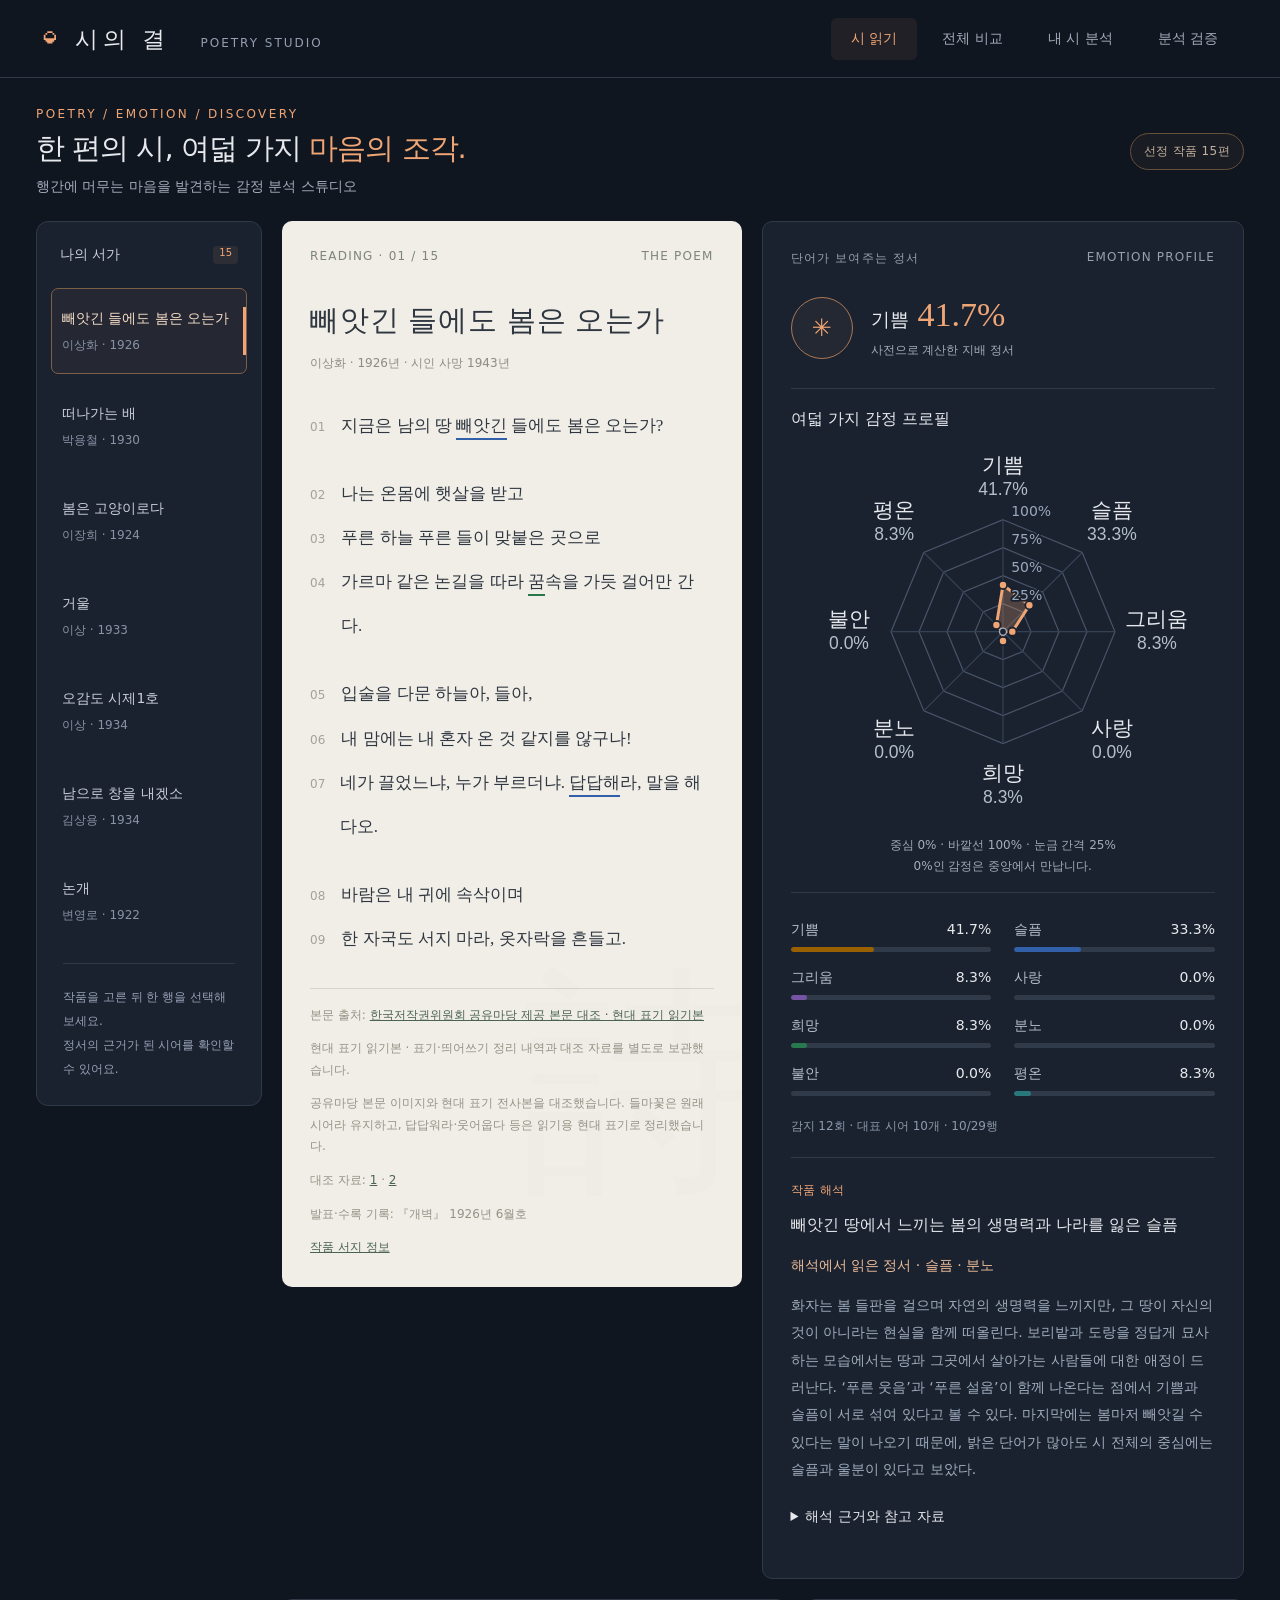
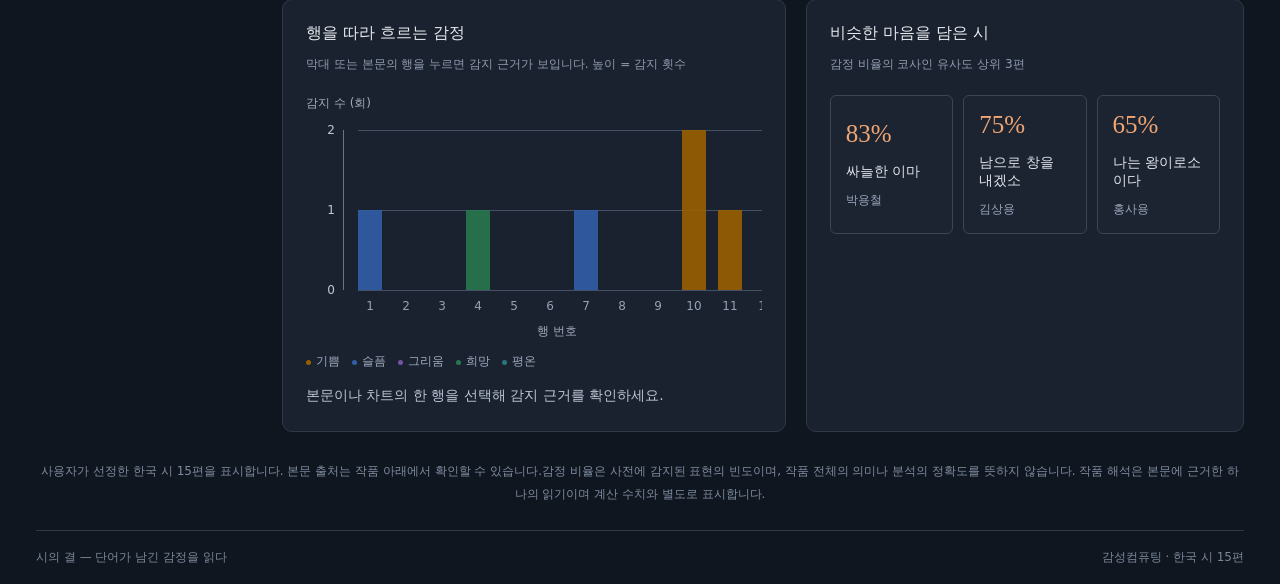
==== commit f5615a85: "Restore connected radar emotion profiles" ====
--- a/preview/index.html
+++ b/preview/index.html
@@ -9,7 +9,7 @@
   <aside class="sidebar"><div class="sidebar-heading">나의 서가 <span id="library-count"></span></div><div class="shelf" id="shelf" aria-label="선정 시 15편"></div><div class="sidebar-note">작품을 고른 뒤 한 행을 선택해 보세요.<br>정서의 근거가 된 시어를 확인할 수 있어요.</div></aside>
   <div class="reading">
     <article class="poem"><div class="section-head"><span>READING · <span id="page-number"></span></span><span>THE POEM</span></div><h2 id="title"></h2><div class="byline" id="byline"></div><div class="poem-lines" id="lines" tabindex="0" role="region" aria-label="시 본문 전체"></div><div class="source" id="source"></div></article>
-    <section class="analysis"><div class="section-head"><span>단어가 보여주는 정서</span><span>EMOTION PROFILE</span></div><div class="dominant"><div class="circle" aria-hidden="true">✳</div><div><h3 id="dominant"></h3><p>사전으로 계산한 지배 정서</p></div></div><figure class="radar-figure"><figcaption>여덟 가지 감정 프로필</figcaption><div id="radar"></div><p class="caption radar-caption">안쪽 원 0% · 바깥 원 100% · 눈금 간격 25%<br>감정별 막대 길이로 비율을 비교합니다.</p></figure><div class="bars" id="bars"></div><p class="stats" id="stats"></p><div class="interpretation"><span class="tiny">작품 해석</span><p class="theme" id="theme"></p><p class="reading-emotions" id="interpretation-emotions"></p><p class="interp" id="interp"></p><details class="interpretation-notes"><summary>해석 근거와 참고 자료</summary><div id="interpretation-evidence"></div></details></div></section>
+    <section class="analysis"><div class="section-head"><span>단어가 보여주는 정서</span><span>EMOTION PROFILE</span></div><div class="dominant"><div class="circle" aria-hidden="true">✳</div><div><h3 id="dominant"></h3><p>사전으로 계산한 지배 정서</p></div></div><figure class="radar-figure"><figcaption>여덟 가지 감정 프로필</figcaption><div id="radar"></div><p class="caption radar-caption">중심 0% · 바깥선 100% · 눈금 간격 25%<br>0%인 감정은 중앙에서 만납니다.</p></figure><div class="bars" id="bars"></div><p class="stats" id="stats"></p><div class="interpretation"><span class="tiny">작품 해석</span><p class="theme" id="theme"></p><p class="reading-emotions" id="interpretation-emotions"></p><p class="interp" id="interp"></p><details class="interpretation-notes"><summary>해석 근거와 참고 자료</summary><div id="interpretation-evidence"></div></details></div></section>
   </div>
   <div class="lower"><section class="panel"><h3>행을 따라 흐르는 감정</h3><p class="caption">막대 또는 본문의 행을 누르면 감지 근거가 보입니다. 높이 = 감지 횟수</p><div class="flow" id="flow" aria-label="행별 감정 감지 수"></div><div class="legend" id="legend"></div><div class="evidence" id="evidence" aria-live="polite"></div></section><section class="panel"><h3>비슷한 마음을 담은 시</h3><p class="caption">감정 비율의 코사인 유사도 상위 3편</p><div class="recommendations" id="recs"></div></section></div>
 </section>
@@ -18,5 +18,5 @@
 <section id="validation" class="hidden"><div class="panel validation-intro"><p class="eyebrow">READING &amp; VALIDATION</p><h2>계산과 해석 사이</h2><p>단어가 보여 주는 감정과 시 전체에서 읽히는 마음을 세 작품으로 비교했습니다. 제안한 개선과 실제 적용한 수정을 구분해 기록했습니다.</p></div><div id="validation-cases" class="validation-cases"></div></section>
 <p class="footnote">사용자가 선정한 한국 시 15편을 표시합니다. 본문 출처는 작품 아래에서 확인할 수 있습니다.<br>감정 비율은 사전에 감지된 표현의 빈도이며, 작품 전체의 의미나 분석의 정확도를 뜻하지 않습니다. 작품 해석은 본문에 근거한 하나의 읽기이며 계산 수치와 별도로 표시합니다.</p>
 </main><footer><span>시의 결 — 단어가 남긴 감정을 읽다</span><span>감성컴퓨팅 · 한국 시 15편</span></footer>
-<script src="poems.js"></script><script src="lexicon.js"></script><script src="analyzer.js"></script><script src="charts.js?v=20261124-3"></script><script src="validation.js"></script><script src="app.js"></script>
+<script src="poems.js"></script><script src="lexicon.js"></script><script src="analyzer.js"></script><script src="charts.js?v=20261124-4"></script><script src="validation.js"></script><script src="app.js"></script>
 </body></html>
--- a/preview/style.css
+++ b/preview/style.css
@@ -21,5 +21,3 @@
 .flow-x-title{grid-column:2;text-align:center;font-size:12px;color:var(--muted);margin:3px 0 0}
 .radar-figure{margin:0 0 28px;padding:20px 0 14px;border-top:1px solid var(--line);border-bottom:1px solid var(--line)}.radar-figure figcaption{font-size:16px;color:var(--text);font-weight:500}.radar-chart{display:block;width:100%;max-width:420px;height:auto;margin:8px auto 0;overflow:visible}.radar-grid{fill:none;stroke:#495568;stroke-width:1}.radar-spoke{stroke:#354254;stroke-width:1}.radar-profile{fill:#efa57440;stroke:var(--accent);stroke-width:2.5;stroke-linejoin:round}.radar-axis{fill:#e7e9ed;font:18px 'Malgun Gothic',sans-serif}.radar-value{fill:#b4bfcd;font-size:15px;font-variant-numeric:tabular-nums}.radar-tick{fill:#9aa8bb;font:12px system-ui,sans-serif;paint-order:stroke;stroke:var(--panel);stroke-width:3px;stroke-linejoin:round}.radar-point{fill:var(--accent);stroke:var(--panel);stroke-width:1.5}.radar-origin{fill:var(--panel);stroke:#a3acbb;stroke-width:1.2}.radar-caption{text-align:center;margin:0;font-size:12px;color:#a3acbb}.input-radar{margin-bottom:8px}#own-result>.radar-caption{margin-bottom:24px}@media(max-width:400px){.analysis{padding-left:18px;padding-right:18px}}
 .reading-emotions{font-size:14px;color:#efbd99;line-height:1.7}.interpretation-notes,.validation-evidence{font-size:14px;line-height:1.9;margin:20px 0;color:#b9c4d2}.interpretation-notes summary,.validation-evidence summary{cursor:pointer;color:var(--text)}.interpretation-notes a,.validation-case>a{display:block;color:#efbd99;font-size:14px;line-height:1.8;margin-top:12px;overflow-wrap:anywhere}.validation-intro{margin-bottom:20px}.validation-intro h2{font-size:26px;margin:8px 0 16px}.validation-intro>p:last-child{line-height:1.9;max-width:760px;color:#b9c4d2}.validation-cases{display:grid;grid-template-columns:repeat(3,minmax(0,1fr));gap:20px}.validation-case>h3{font-size:21px;line-height:1.6}.validation-poem{font-size:14px;color:var(--accent);margin:0 0 12px}.validation-case>p{font-size:16px;line-height:1.9;color:#c4ceda}.validation-case>h4{font-size:16px;margin:24px 0 8px}.validation-summary{padding:12px 14px;border-left:2px solid var(--accent);background:#efa57408;margin:20px 0}.validation-summary p{font-size:14px;line-height:1.8;margin:4px 0}.validation-ratios{width:100%;border-collapse:collapse;font-size:14px;font-variant-numeric:tabular-nums}.validation-ratios th,.validation-ratios td{padding:9px 6px;border-bottom:1px solid #354152;text-align:right}.validation-ratios th:first-child{text-align:left}.validation-ratios th{font-weight:500;color:#c7d0dc}.validation-evidence blockquote{margin:18px 0 8px;padding-left:12px;border-left:2px solid #66758a;color:#e7e9ed;white-space:pre-wrap}.validation-evidence .caption{margin:5px 0;overflow-wrap:anywhere}.validation-case>.caption{font-size:12px}.validation-case .primary{margin-top:24px}@media(max-width:1100px){.validation-cases{grid-template-columns:1fr}.validation-case{max-width:900px;width:100%;margin:auto}}
-
-.radial-track{stroke:#303c4e;stroke-width:10;stroke-linecap:butt}.radial-bar{stroke-width:10;stroke-linecap:butt}.radial-zero{fill:#a3acbb;font:12px system-ui,sans-serif}
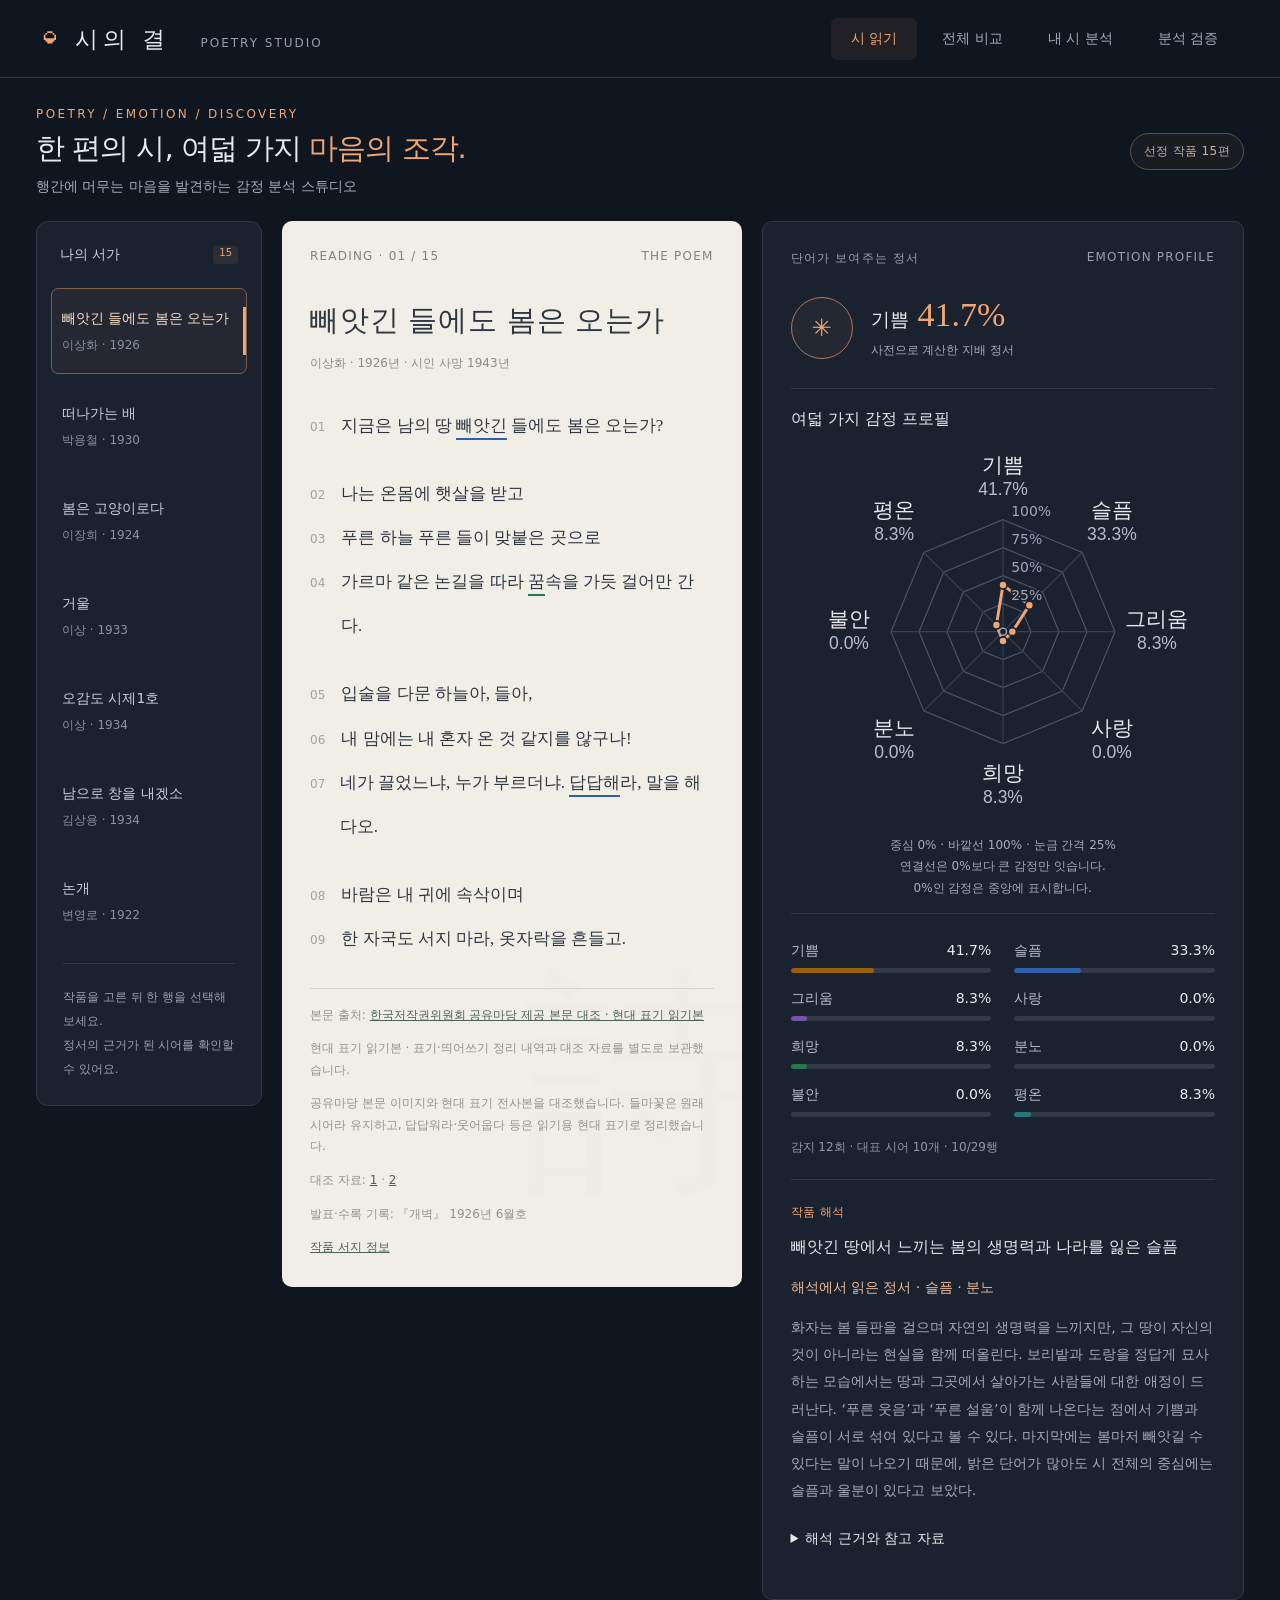
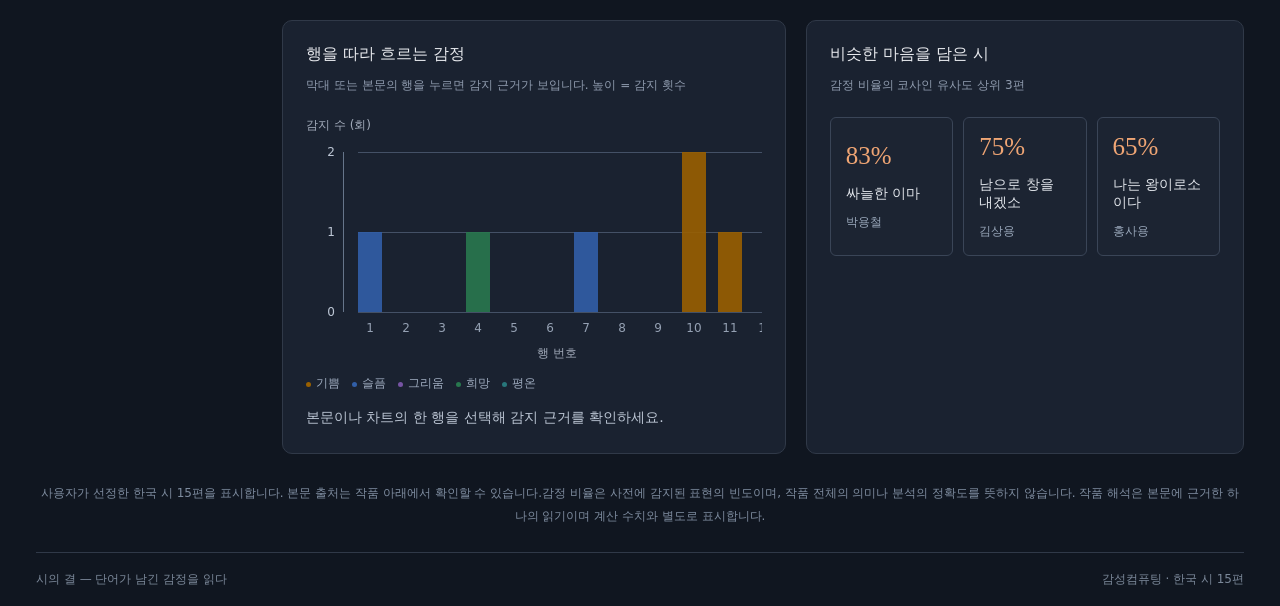
==== commit 8d54fbdc: "Connect nonzero emotion points without retracing the origin" ====
--- a/preview/index.html
+++ b/preview/index.html
@@ -9,7 +9,7 @@
   <aside class="sidebar"><div class="sidebar-heading">나의 서가 <span id="library-count"></span></div><div class="shelf" id="shelf" aria-label="선정 시 15편"></div><div class="sidebar-note">작품을 고른 뒤 한 행을 선택해 보세요.<br>정서의 근거가 된 시어를 확인할 수 있어요.</div></aside>
   <div class="reading">
     <article class="poem"><div class="section-head"><span>READING · <span id="page-number"></span></span><span>THE POEM</span></div><h2 id="title"></h2><div class="byline" id="byline"></div><div class="poem-lines" id="lines" tabindex="0" role="region" aria-label="시 본문 전체"></div><div class="source" id="source"></div></article>
-    <section class="analysis"><div class="section-head"><span>단어가 보여주는 정서</span><span>EMOTION PROFILE</span></div><div class="dominant"><div class="circle" aria-hidden="true">✳</div><div><h3 id="dominant"></h3><p>사전으로 계산한 지배 정서</p></div></div><figure class="radar-figure"><figcaption>여덟 가지 감정 프로필</figcaption><div id="radar"></div><p class="caption radar-caption">중심 0% · 바깥선 100% · 눈금 간격 25%<br>0%인 감정은 중앙에서 만납니다.</p></figure><div class="bars" id="bars"></div><p class="stats" id="stats"></p><div class="interpretation"><span class="tiny">작품 해석</span><p class="theme" id="theme"></p><p class="reading-emotions" id="interpretation-emotions"></p><p class="interp" id="interp"></p><details class="interpretation-notes"><summary>해석 근거와 참고 자료</summary><div id="interpretation-evidence"></div></details></div></section>
+    <section class="analysis"><div class="section-head"><span>단어가 보여주는 정서</span><span>EMOTION PROFILE</span></div><div class="dominant"><div class="circle" aria-hidden="true">✳</div><div><h3 id="dominant"></h3><p>사전으로 계산한 지배 정서</p></div></div><figure class="radar-figure"><figcaption>여덟 가지 감정 프로필</figcaption><div id="radar"></div><p class="caption radar-caption">중심 0% · 바깥선 100% · 눈금 간격 25%<br>연결선은 0%보다 큰 감정만 잇습니다.<br>0%인 감정은 중앙에 표시합니다.</p></figure><div class="bars" id="bars"></div><p class="stats" id="stats"></p><div class="interpretation"><span class="tiny">작품 해석</span><p class="theme" id="theme"></p><p class="reading-emotions" id="interpretation-emotions"></p><p class="interp" id="interp"></p><details class="interpretation-notes"><summary>해석 근거와 참고 자료</summary><div id="interpretation-evidence"></div></details></div></section>
   </div>
   <div class="lower"><section class="panel"><h3>행을 따라 흐르는 감정</h3><p class="caption">막대 또는 본문의 행을 누르면 감지 근거가 보입니다. 높이 = 감지 횟수</p><div class="flow" id="flow" aria-label="행별 감정 감지 수"></div><div class="legend" id="legend"></div><div class="evidence" id="evidence" aria-live="polite"></div></section><section class="panel"><h3>비슷한 마음을 담은 시</h3><p class="caption">감정 비율의 코사인 유사도 상위 3편</p><div class="recommendations" id="recs"></div></section></div>
 </section>
@@ -18,5 +18,5 @@
 <section id="validation" class="hidden"><div class="panel validation-intro"><p class="eyebrow">READING &amp; VALIDATION</p><h2>계산과 해석 사이</h2><p>단어가 보여 주는 감정과 시 전체에서 읽히는 마음을 세 작품으로 비교했습니다. 제안한 개선과 실제 적용한 수정을 구분해 기록했습니다.</p></div><div id="validation-cases" class="validation-cases"></div></section>
 <p class="footnote">사용자가 선정한 한국 시 15편을 표시합니다. 본문 출처는 작품 아래에서 확인할 수 있습니다.<br>감정 비율은 사전에 감지된 표현의 빈도이며, 작품 전체의 의미나 분석의 정확도를 뜻하지 않습니다. 작품 해석은 본문에 근거한 하나의 읽기이며 계산 수치와 별도로 표시합니다.</p>
 </main><footer><span>시의 결 — 단어가 남긴 감정을 읽다</span><span>감성컴퓨팅 · 한국 시 15편</span></footer>
-<script src="poems.js"></script><script src="lexicon.js"></script><script src="analyzer.js"></script><script src="charts.js?v=20261124-4"></script><script src="validation.js"></script><script src="app.js"></script>
+<script src="poems.js"></script><script src="lexicon.js"></script><script src="analyzer.js"></script><script src="charts.js?v=20261124-5"></script><script src="validation.js"></script><script src="app.js"></script>
 </body></html>
--- a/preview/style.css
+++ b/preview/style.css
@@ -21,3 +21,5 @@
 .flow-x-title{grid-column:2;text-align:center;font-size:12px;color:var(--muted);margin:3px 0 0}
 .radar-figure{margin:0 0 28px;padding:20px 0 14px;border-top:1px solid var(--line);border-bottom:1px solid var(--line)}.radar-figure figcaption{font-size:16px;color:var(--text);font-weight:500}.radar-chart{display:block;width:100%;max-width:420px;height:auto;margin:8px auto 0;overflow:visible}.radar-grid{fill:none;stroke:#495568;stroke-width:1}.radar-spoke{stroke:#354254;stroke-width:1}.radar-profile{fill:#efa57440;stroke:var(--accent);stroke-width:2.5;stroke-linejoin:round}.radar-axis{fill:#e7e9ed;font:18px 'Malgun Gothic',sans-serif}.radar-value{fill:#b4bfcd;font-size:15px;font-variant-numeric:tabular-nums}.radar-tick{fill:#9aa8bb;font:12px system-ui,sans-serif;paint-order:stroke;stroke:var(--panel);stroke-width:3px;stroke-linejoin:round}.radar-point{fill:var(--accent);stroke:var(--panel);stroke-width:1.5}.radar-origin{fill:var(--panel);stroke:#a3acbb;stroke-width:1.2}.radar-caption{text-align:center;margin:0;font-size:12px;color:#a3acbb}.input-radar{margin-bottom:8px}#own-result>.radar-caption{margin-bottom:24px}@media(max-width:400px){.analysis{padding-left:18px;padding-right:18px}}
 .reading-emotions{font-size:14px;color:#efbd99;line-height:1.7}.interpretation-notes,.validation-evidence{font-size:14px;line-height:1.9;margin:20px 0;color:#b9c4d2}.interpretation-notes summary,.validation-evidence summary{cursor:pointer;color:var(--text)}.interpretation-notes a,.validation-case>a{display:block;color:#efbd99;font-size:14px;line-height:1.8;margin-top:12px;overflow-wrap:anywhere}.validation-intro{margin-bottom:20px}.validation-intro h2{font-size:26px;margin:8px 0 16px}.validation-intro>p:last-child{line-height:1.9;max-width:760px;color:#b9c4d2}.validation-cases{display:grid;grid-template-columns:repeat(3,minmax(0,1fr));gap:20px}.validation-case>h3{font-size:21px;line-height:1.6}.validation-poem{font-size:14px;color:var(--accent);margin:0 0 12px}.validation-case>p{font-size:16px;line-height:1.9;color:#c4ceda}.validation-case>h4{font-size:16px;margin:24px 0 8px}.validation-summary{padding:12px 14px;border-left:2px solid var(--accent);background:#efa57408;margin:20px 0}.validation-summary p{font-size:14px;line-height:1.8;margin:4px 0}.validation-ratios{width:100%;border-collapse:collapse;font-size:14px;font-variant-numeric:tabular-nums}.validation-ratios th,.validation-ratios td{padding:9px 6px;border-bottom:1px solid #354152;text-align:right}.validation-ratios th:first-child{text-align:left}.validation-ratios th{font-weight:500;color:#c7d0dc}.validation-evidence blockquote{margin:18px 0 8px;padding-left:12px;border-left:2px solid #66758a;color:#e7e9ed;white-space:pre-wrap}.validation-evidence .caption{margin:5px 0;overflow-wrap:anywhere}.validation-case>.caption{font-size:12px}.validation-case .primary{margin-top:24px}@media(max-width:1100px){.validation-cases{grid-template-columns:1fr}.validation-case{max-width:900px;width:100%;margin:auto}}
+
+.radar-connection{fill:none;stroke:var(--accent);stroke-width:2.5;stroke-linejoin:round;stroke-linecap:round}
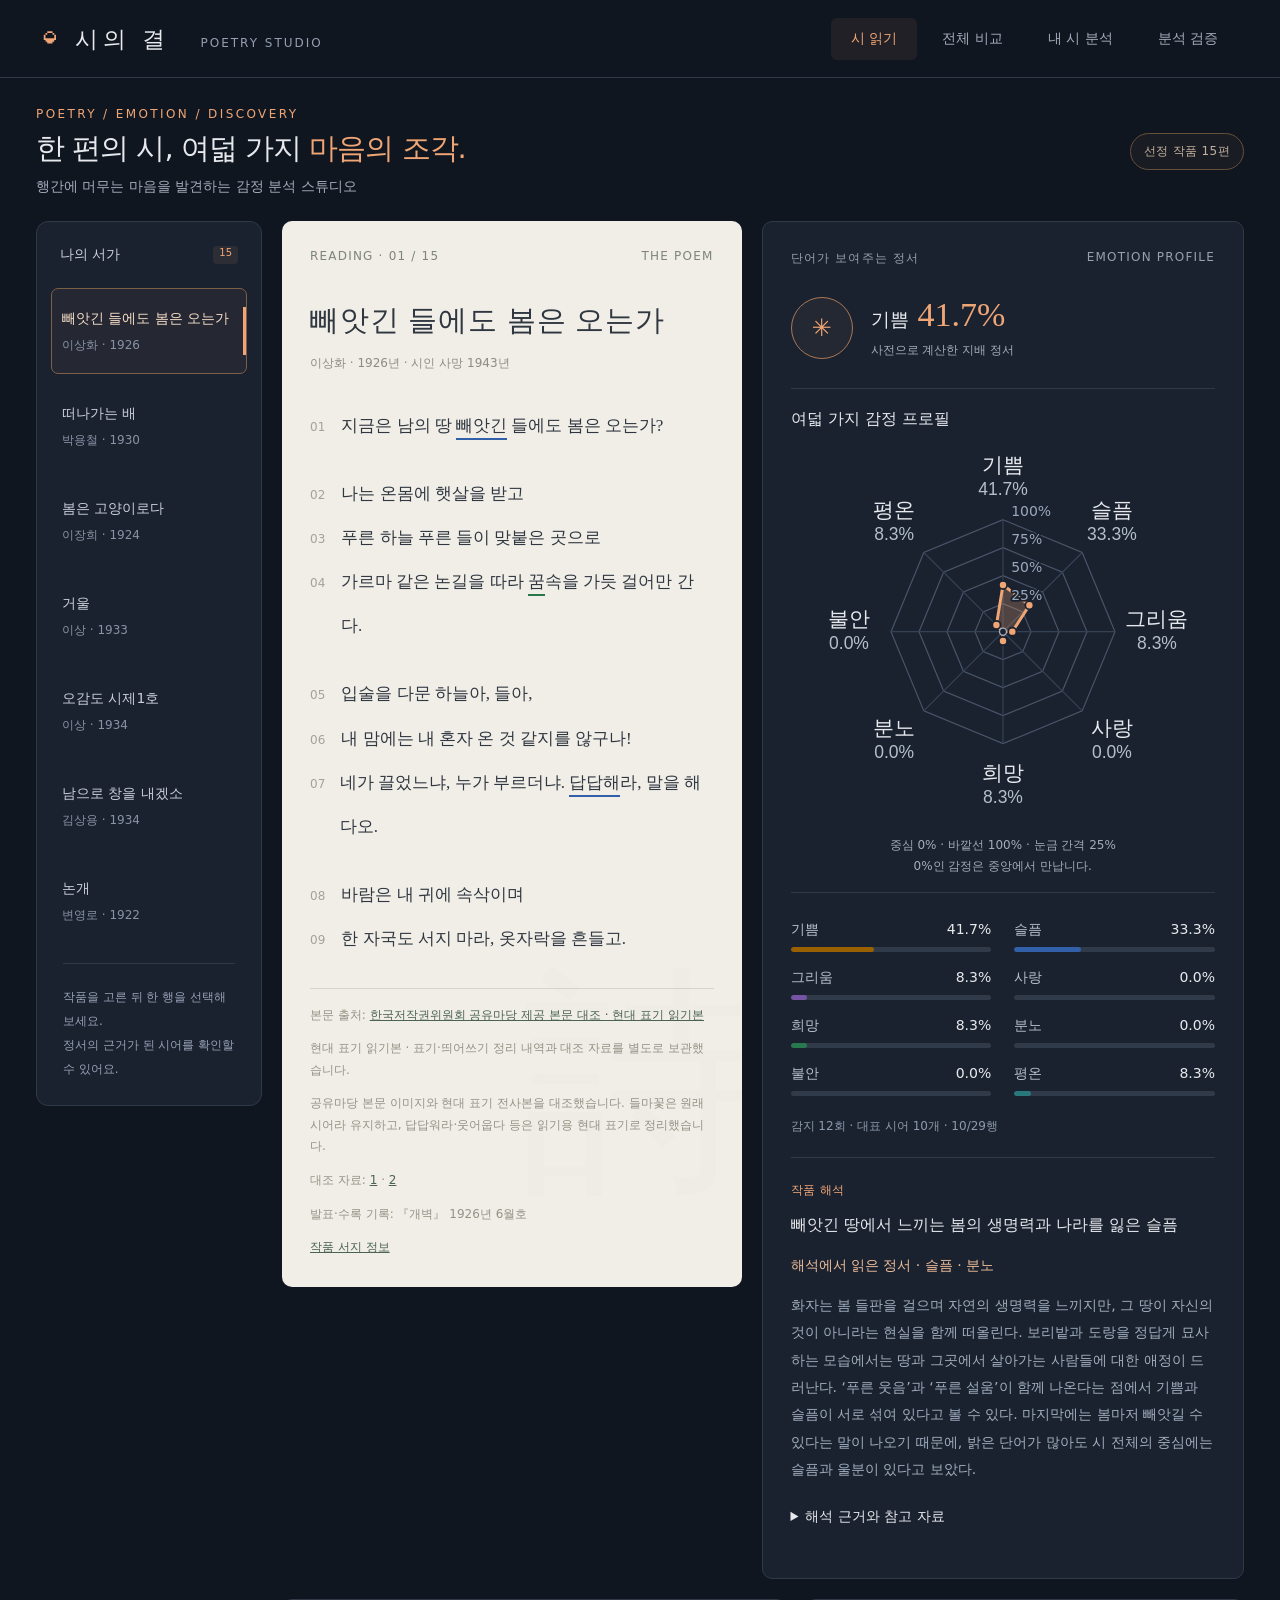
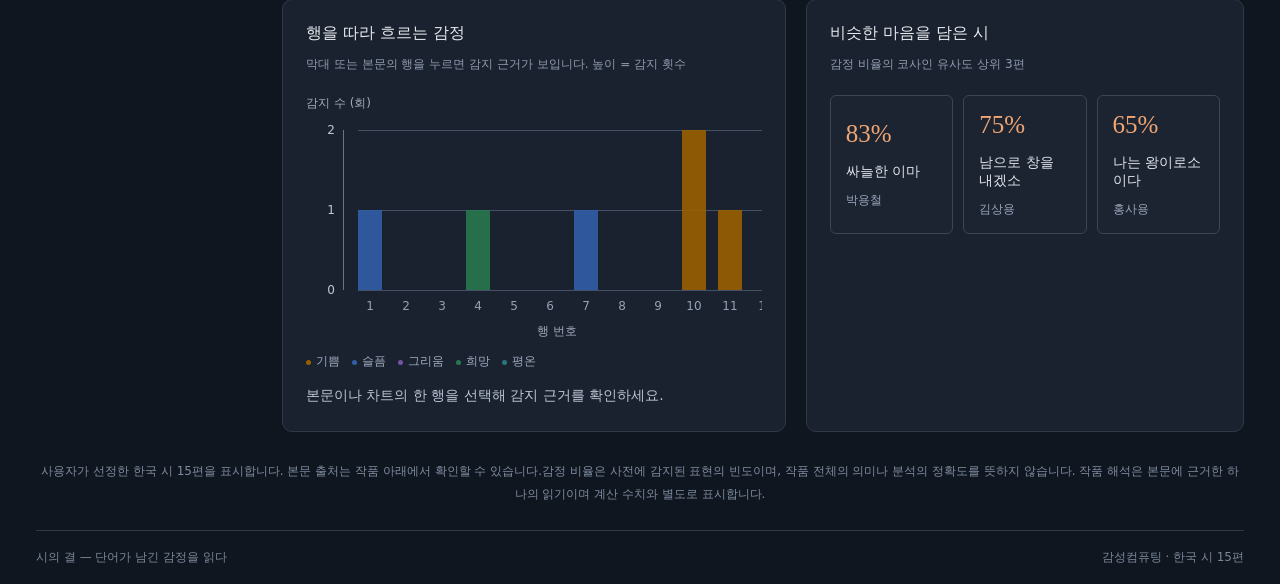
==== commit 2c2e9ec2: "Restore original radar connections including zero-valued emotions" ====
--- a/preview/index.html
+++ b/preview/index.html
@@ -9,7 +9,7 @@
   <aside class="sidebar"><div class="sidebar-heading">나의 서가 <span id="library-count"></span></div><div class="shelf" id="shelf" aria-label="선정 시 15편"></div><div class="sidebar-note">작품을 고른 뒤 한 행을 선택해 보세요.<br>정서의 근거가 된 시어를 확인할 수 있어요.</div></aside>
   <div class="reading">
     <article class="poem"><div class="section-head"><span>READING · <span id="page-number"></span></span><span>THE POEM</span></div><h2 id="title"></h2><div class="byline" id="byline"></div><div class="poem-lines" id="lines" tabindex="0" role="region" aria-label="시 본문 전체"></div><div class="source" id="source"></div></article>
-    <section class="analysis"><div class="section-head"><span>단어가 보여주는 정서</span><span>EMOTION PROFILE</span></div><div class="dominant"><div class="circle" aria-hidden="true">✳</div><div><h3 id="dominant"></h3><p>사전으로 계산한 지배 정서</p></div></div><figure class="radar-figure"><figcaption>여덟 가지 감정 프로필</figcaption><div id="radar"></div><p class="caption radar-caption">중심 0% · 바깥선 100% · 눈금 간격 25%<br>연결선은 0%보다 큰 감정만 잇습니다.<br>0%인 감정은 중앙에 표시합니다.</p></figure><div class="bars" id="bars"></div><p class="stats" id="stats"></p><div class="interpretation"><span class="tiny">작품 해석</span><p class="theme" id="theme"></p><p class="reading-emotions" id="interpretation-emotions"></p><p class="interp" id="interp"></p><details class="interpretation-notes"><summary>해석 근거와 참고 자료</summary><div id="interpretation-evidence"></div></details></div></section>
+    <section class="analysis"><div class="section-head"><span>단어가 보여주는 정서</span><span>EMOTION PROFILE</span></div><div class="dominant"><div class="circle" aria-hidden="true">✳</div><div><h3 id="dominant"></h3><p>사전으로 계산한 지배 정서</p></div></div><figure class="radar-figure"><figcaption>여덟 가지 감정 프로필</figcaption><div id="radar"></div><p class="caption radar-caption">중심 0% · 바깥선 100% · 눈금 간격 25%<br>0%인 감정은 중앙에서 만납니다.</p></figure><div class="bars" id="bars"></div><p class="stats" id="stats"></p><div class="interpretation"><span class="tiny">작품 해석</span><p class="theme" id="theme"></p><p class="reading-emotions" id="interpretation-emotions"></p><p class="interp" id="interp"></p><details class="interpretation-notes"><summary>해석 근거와 참고 자료</summary><div id="interpretation-evidence"></div></details></div></section>
   </div>
   <div class="lower"><section class="panel"><h3>행을 따라 흐르는 감정</h3><p class="caption">막대 또는 본문의 행을 누르면 감지 근거가 보입니다. 높이 = 감지 횟수</p><div class="flow" id="flow" aria-label="행별 감정 감지 수"></div><div class="legend" id="legend"></div><div class="evidence" id="evidence" aria-live="polite"></div></section><section class="panel"><h3>비슷한 마음을 담은 시</h3><p class="caption">감정 비율의 코사인 유사도 상위 3편</p><div class="recommendations" id="recs"></div></section></div>
 </section>
@@ -18,5 +18,5 @@
 <section id="validation" class="hidden"><div class="panel validation-intro"><p class="eyebrow">READING &amp; VALIDATION</p><h2>계산과 해석 사이</h2><p>단어가 보여 주는 감정과 시 전체에서 읽히는 마음을 세 작품으로 비교했습니다. 제안한 개선과 실제 적용한 수정을 구분해 기록했습니다.</p></div><div id="validation-cases" class="validation-cases"></div></section>
 <p class="footnote">사용자가 선정한 한국 시 15편을 표시합니다. 본문 출처는 작품 아래에서 확인할 수 있습니다.<br>감정 비율은 사전에 감지된 표현의 빈도이며, 작품 전체의 의미나 분석의 정확도를 뜻하지 않습니다. 작품 해석은 본문에 근거한 하나의 읽기이며 계산 수치와 별도로 표시합니다.</p>
 </main><footer><span>시의 결 — 단어가 남긴 감정을 읽다</span><span>감성컴퓨팅 · 한국 시 15편</span></footer>
-<script src="poems.js"></script><script src="lexicon.js"></script><script src="analyzer.js"></script><script src="charts.js?v=20261124-5"></script><script src="validation.js"></script><script src="app.js"></script>
+<script src="poems.js"></script><script src="lexicon.js"></script><script src="analyzer.js"></script><script src="charts.js?v=20261124-7"></script><script src="validation.js"></script><script src="app.js"></script>
 </body></html>
--- a/preview/style.css
+++ b/preview/style.css
@@ -21,5 +21,3 @@
 .flow-x-title{grid-column:2;text-align:center;font-size:12px;color:var(--muted);margin:3px 0 0}
 .radar-figure{margin:0 0 28px;padding:20px 0 14px;border-top:1px solid var(--line);border-bottom:1px solid var(--line)}.radar-figure figcaption{font-size:16px;color:var(--text);font-weight:500}.radar-chart{display:block;width:100%;max-width:420px;height:auto;margin:8px auto 0;overflow:visible}.radar-grid{fill:none;stroke:#495568;stroke-width:1}.radar-spoke{stroke:#354254;stroke-width:1}.radar-profile{fill:#efa57440;stroke:var(--accent);stroke-width:2.5;stroke-linejoin:round}.radar-axis{fill:#e7e9ed;font:18px 'Malgun Gothic',sans-serif}.radar-value{fill:#b4bfcd;font-size:15px;font-variant-numeric:tabular-nums}.radar-tick{fill:#9aa8bb;font:12px system-ui,sans-serif;paint-order:stroke;stroke:var(--panel);stroke-width:3px;stroke-linejoin:round}.radar-point{fill:var(--accent);stroke:var(--panel);stroke-width:1.5}.radar-origin{fill:var(--panel);stroke:#a3acbb;stroke-width:1.2}.radar-caption{text-align:center;margin:0;font-size:12px;color:#a3acbb}.input-radar{margin-bottom:8px}#own-result>.radar-caption{margin-bottom:24px}@media(max-width:400px){.analysis{padding-left:18px;padding-right:18px}}
 .reading-emotions{font-size:14px;color:#efbd99;line-height:1.7}.interpretation-notes,.validation-evidence{font-size:14px;line-height:1.9;margin:20px 0;color:#b9c4d2}.interpretation-notes summary,.validation-evidence summary{cursor:pointer;color:var(--text)}.interpretation-notes a,.validation-case>a{display:block;color:#efbd99;font-size:14px;line-height:1.8;margin-top:12px;overflow-wrap:anywhere}.validation-intro{margin-bottom:20px}.validation-intro h2{font-size:26px;margin:8px 0 16px}.validation-intro>p:last-child{line-height:1.9;max-width:760px;color:#b9c4d2}.validation-cases{display:grid;grid-template-columns:repeat(3,minmax(0,1fr));gap:20px}.validation-case>h3{font-size:21px;line-height:1.6}.validation-poem{font-size:14px;color:var(--accent);margin:0 0 12px}.validation-case>p{font-size:16px;line-height:1.9;color:#c4ceda}.validation-case>h4{font-size:16px;margin:24px 0 8px}.validation-summary{padding:12px 14px;border-left:2px solid var(--accent);background:#efa57408;margin:20px 0}.validation-summary p{font-size:14px;line-height:1.8;margin:4px 0}.validation-ratios{width:100%;border-collapse:collapse;font-size:14px;font-variant-numeric:tabular-nums}.validation-ratios th,.validation-ratios td{padding:9px 6px;border-bottom:1px solid #354152;text-align:right}.validation-ratios th:first-child{text-align:left}.validation-ratios th{font-weight:500;color:#c7d0dc}.validation-evidence blockquote{margin:18px 0 8px;padding-left:12px;border-left:2px solid #66758a;color:#e7e9ed;white-space:pre-wrap}.validation-evidence .caption{margin:5px 0;overflow-wrap:anywhere}.validation-case>.caption{font-size:12px}.validation-case .primary{margin-top:24px}@media(max-width:1100px){.validation-cases{grid-template-columns:1fr}.validation-case{max-width:900px;width:100%;margin:auto}}
-
-.radar-connection{fill:none;stroke:var(--accent);stroke-width:2.5;stroke-linejoin:round;stroke-linecap:round}
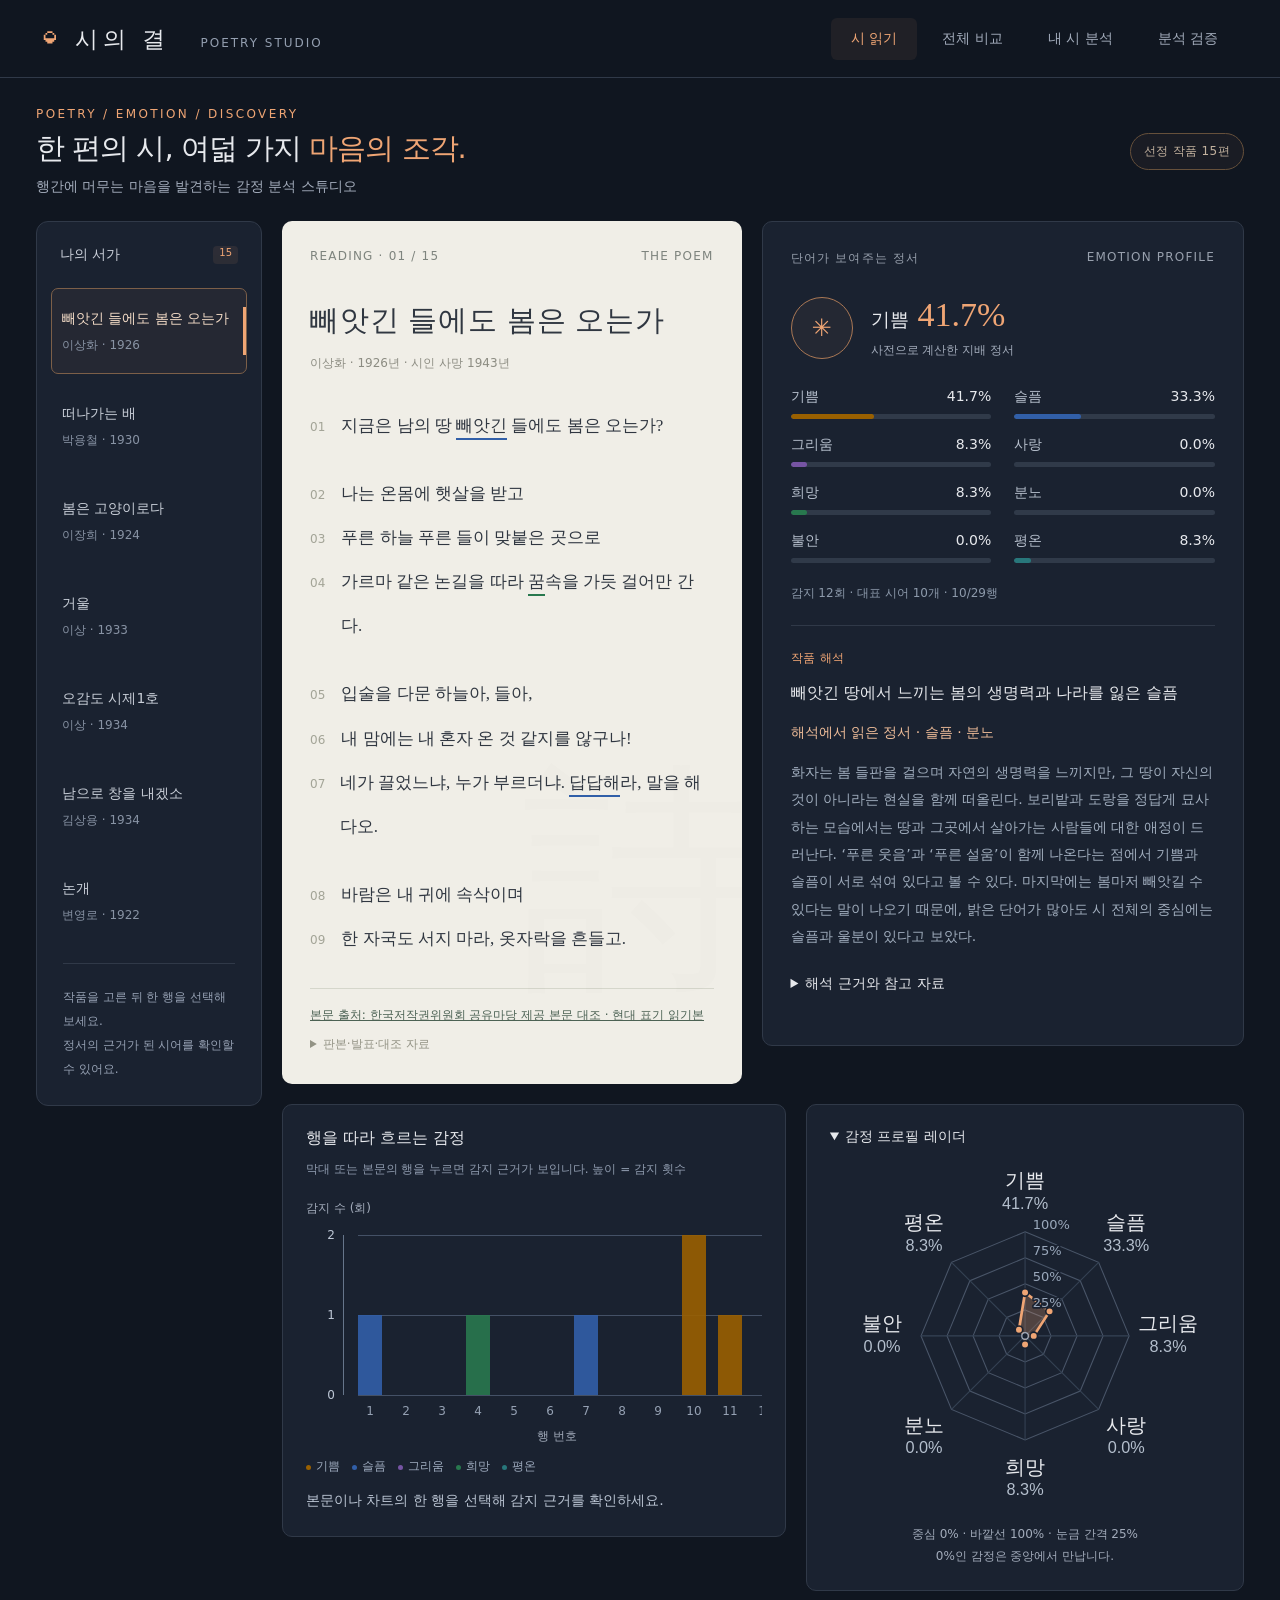
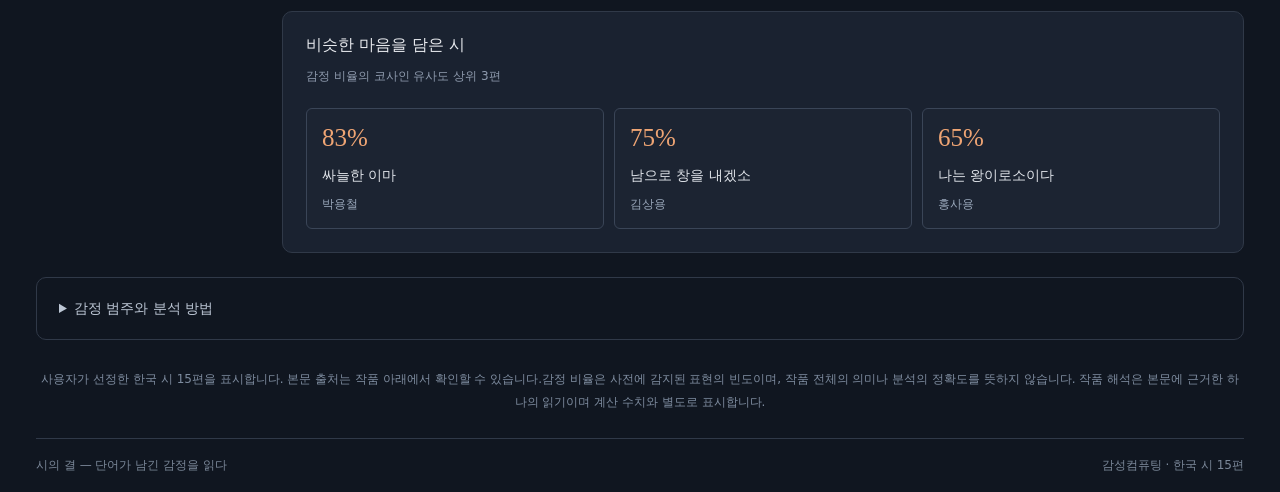
==== commit e45cb7ee: "Compact mobile reading layout and complete submission audit" ====
--- a/preview/index.html
+++ b/preview/index.html
@@ -1,6 +1,6 @@
 <!doctype html>
 <html lang="ko">
-<head><meta charset="utf-8"><meta name="viewport" content="width=device-width,initial-scale=1"><meta name="theme-color" content="#101620"><title>시의 결 · 한국 시 15편</title><link rel="stylesheet" href="style.css"></head>
+<head><meta charset="utf-8"><meta name="viewport" content="width=device-width,initial-scale=1"><meta name="theme-color" content="#101620"><title>시의 결 · 한국 시 15편</title><link rel="stylesheet" href="style.css?v=5dcbf343813a"></head>
 <body>
 <header><div class="brand">시의 결 <small>POETRY STUDIO</small></div><nav aria-label="화면 선택"><button class="active" data-page="read">시 읽기</button><button data-page="compare">전체 비교</button><button data-page="write">내 시 분석</button><button data-page="validation">분석 검증</button></nav></header>
 <main>
@@ -9,14 +9,15 @@
   <aside class="sidebar"><div class="sidebar-heading">나의 서가 <span id="library-count"></span></div><div class="shelf" id="shelf" aria-label="선정 시 15편"></div><div class="sidebar-note">작품을 고른 뒤 한 행을 선택해 보세요.<br>정서의 근거가 된 시어를 확인할 수 있어요.</div></aside>
   <div class="reading">
     <article class="poem"><div class="section-head"><span>READING · <span id="page-number"></span></span><span>THE POEM</span></div><h2 id="title"></h2><div class="byline" id="byline"></div><div class="poem-lines" id="lines" tabindex="0" role="region" aria-label="시 본문 전체"></div><div class="source" id="source"></div></article>
-    <section class="analysis"><div class="section-head"><span>단어가 보여주는 정서</span><span>EMOTION PROFILE</span></div><div class="dominant"><div class="circle" aria-hidden="true">✳</div><div><h3 id="dominant"></h3><p>사전으로 계산한 지배 정서</p></div></div><figure class="radar-figure"><figcaption>여덟 가지 감정 프로필</figcaption><div id="radar"></div><p class="caption radar-caption">중심 0% · 바깥선 100% · 눈금 간격 25%<br>0%인 감정은 중앙에서 만납니다.</p></figure><div class="bars" id="bars"></div><p class="stats" id="stats"></p><div class="interpretation"><span class="tiny">작품 해석</span><p class="theme" id="theme"></p><p class="reading-emotions" id="interpretation-emotions"></p><p class="interp" id="interp"></p><details class="interpretation-notes"><summary>해석 근거와 참고 자료</summary><div id="interpretation-evidence"></div></details></div></section>
+    <section class="analysis"><div class="section-head"><span>단어가 보여주는 정서</span><span>EMOTION PROFILE</span></div><div class="dominant"><div class="circle" aria-hidden="true">✳</div><div><h3 id="dominant"></h3><p>사전으로 계산한 지배 정서</p></div></div><div class="bars" id="bars"></div><p class="stats" id="stats"></p><div class="interpretation"><span class="tiny">작품 해석</span><p class="theme" id="theme"></p><p class="reading-emotions" id="interpretation-emotions"></p><p class="interp" id="interp"></p><details class="interpretation-notes"><summary>해석 근거와 참고 자료</summary><div id="interpretation-evidence"></div></details></div></section>
   </div>
-  <div class="lower"><section class="panel"><h3>행을 따라 흐르는 감정</h3><p class="caption">막대 또는 본문의 행을 누르면 감지 근거가 보입니다. 높이 = 감지 횟수</p><div class="flow" id="flow" aria-label="행별 감정 감지 수"></div><div class="legend" id="legend"></div><div class="evidence" id="evidence" aria-live="polite"></div></section><section class="panel"><h3>비슷한 마음을 담은 시</h3><p class="caption">감정 비율의 코사인 유사도 상위 3편</p><div class="recommendations" id="recs"></div></section></div>
+  <div class="lower"><section class="panel flow-panel"><h3>행을 따라 흐르는 감정</h3><p class="caption">막대 또는 본문의 행을 누르면 감지 근거가 보입니다. 높이 = 감지 횟수</p><div class="flow" id="flow" aria-label="행별 감정 감지 수"></div><div class="legend" id="legend"></div><div class="evidence" id="evidence" aria-live="polite"></div></section><section class="panel profile-panel"><details class="radar-details" id="read-radar-details" open><summary>감정 프로필 레이더</summary><figure class="radar-figure"><figcaption>여덟 가지 감정 프로필</figcaption><div id="radar"></div><p class="caption radar-caption">중심 0% · 바깥선 100% · 눈금 간격 25%<br>0%인 감정은 중앙에서 만납니다.</p></figure></details></section><section class="panel recommend-panel"><h3>비슷한 마음을 담은 시</h3><p class="caption">감정 비율의 코사인 유사도 상위 3편</p><div class="recommendations" id="recs"></div></section></div>
 </section>
 <section id="compare" class="hidden"><div class="panel"><h3>열다섯 편의 마음을 한눈에</h3><p class="caption">작품별 감정 비율. 제목을 누르면 해당 작품으로 이동합니다.</p><div class="scroll"><table class="heatmap" id="heatmap" aria-label="15편 감정 비율 비교"></table></div></div></section>
 <section id="write" class="hidden"><div class="input-layout"><section class="panel"><h3>당신의 문장에는 어떤 마음이 있나요?</h3><p class="caption">입력은 브라우저에서 처리하며 서버로 전송하지 않습니다.</p><label for="own" class="tiny">분석할 시 본문</label><textarea id="own" placeholder="분석할 시 본문을 붙여넣으세요."></textarea><button class="primary" id="analyze">내 문장 분석하기</button></section><section class="panel"><h3>문장에서 발견한 감정</h3><p class="caption">감정 시어의 빈도 비율이며 분석 정확도가 아닙니다.</p><div id="own-result" class="notice" aria-live="polite">시 본문을 입력하면 감정 비율과 행별 근거를 보여드립니다.</div></section></div></section>
 <section id="validation" class="hidden"><div class="panel validation-intro"><p class="eyebrow">READING &amp; VALIDATION</p><h2>계산과 해석 사이</h2><p>단어가 보여 주는 감정과 시 전체에서 읽히는 마음을 세 작품으로 비교했습니다. 제안한 개선과 실제 적용한 수정을 구분해 기록했습니다.</p></div><div id="validation-cases" class="validation-cases"></div></section>
+<details class="emotion-guide"><summary>감정 범주와 분석 방법</summary><p>감정 비율은 감지된 표현의 빈도입니다. 8개 범주를 사용하며, 범주별 대표 시어를 10개 이상 정했습니다.</p><dl id="emotion-definitions"></dl></details>
 <p class="footnote">사용자가 선정한 한국 시 15편을 표시합니다. 본문 출처는 작품 아래에서 확인할 수 있습니다.<br>감정 비율은 사전에 감지된 표현의 빈도이며, 작품 전체의 의미나 분석의 정확도를 뜻하지 않습니다. 작품 해석은 본문에 근거한 하나의 읽기이며 계산 수치와 별도로 표시합니다.</p>
 </main><footer><span>시의 결 — 단어가 남긴 감정을 읽다</span><span>감성컴퓨팅 · 한국 시 15편</span></footer>
-<script src="poems.js"></script><script src="lexicon.js"></script><script src="analyzer.js"></script><script src="charts.js?v=20261124-7"></script><script src="validation.js"></script><script src="app.js"></script>
+<script src="poems.js?v=61dbcc5cc059"></script><script src="lexicon.js?v=4f3d0b16faf8"></script><script src="analyzer.js?v=24a4343a0358"></script><script src="charts.js?v=64b04b0f1bfd"></script><script src="validation.js?v=fb953fc02af0"></script><script src="app.js?v=e5ddb4fe1bb3"></script>
 </body></html>
--- a/preview/style.css
+++ b/preview/style.css
@@ -10,10 +10,10 @@
 /* Keep the count axis visible while long poems scroll inside the plot. */
 .flow{display:grid;grid-template-columns:38px minmax(0,1fr);gap:0 8px;height:auto;padding:0;overflow:visible;border:0;align-items:start}
 .flow-axis-title{grid-column:1/-1;font-size:12px;color:var(--muted);margin-bottom:8px}
-.flow-axis{position:relative;height:160px;margin-top:10px;border-right:1px solid #66758a}
+.flow-axis{position:relative;height:var(--flow-height,160px);margin-top:10px;border-right:1px solid #66758a}
 .flow-tick{position:absolute;right:8px;transform:translateY(-50%);font-size:12px;font-variant-numeric:tabular-nums;color:#bdc7d5}
 .flow-scroll{min-width:0;overflow-x:auto;padding:10px 6px 30px;scrollbar-width:thin}
-.flow-plot{position:relative;display:flex;align-items:end;gap:12px;height:160px;width:max-content;min-width:100%}
+.flow-plot{position:relative;display:flex;align-items:end;gap:12px;height:var(--flow-height,160px);width:max-content;min-width:100%}
 .flow-gridline{position:absolute;left:0;right:0;border-top:1px solid #445166;pointer-events:none}
 .flow-plot .column{flex:1 0 24px;min-width:24px;z-index:1}
 .flow-plot .column i{flex-shrink:0}
@@ -21,3 +21,19 @@
 .flow-x-title{grid-column:2;text-align:center;font-size:12px;color:var(--muted);margin:3px 0 0}
 .radar-figure{margin:0 0 28px;padding:20px 0 14px;border-top:1px solid var(--line);border-bottom:1px solid var(--line)}.radar-figure figcaption{font-size:16px;color:var(--text);font-weight:500}.radar-chart{display:block;width:100%;max-width:420px;height:auto;margin:8px auto 0;overflow:visible}.radar-grid{fill:none;stroke:#495568;stroke-width:1}.radar-spoke{stroke:#354254;stroke-width:1}.radar-profile{fill:#efa57440;stroke:var(--accent);stroke-width:2.5;stroke-linejoin:round}.radar-axis{fill:#e7e9ed;font:18px 'Malgun Gothic',sans-serif}.radar-value{fill:#b4bfcd;font-size:15px;font-variant-numeric:tabular-nums}.radar-tick{fill:#9aa8bb;font:12px system-ui,sans-serif;paint-order:stroke;stroke:var(--panel);stroke-width:3px;stroke-linejoin:round}.radar-point{fill:var(--accent);stroke:var(--panel);stroke-width:1.5}.radar-origin{fill:var(--panel);stroke:#a3acbb;stroke-width:1.2}.radar-caption{text-align:center;margin:0;font-size:12px;color:#a3acbb}.input-radar{margin-bottom:8px}#own-result>.radar-caption{margin-bottom:24px}@media(max-width:400px){.analysis{padding-left:18px;padding-right:18px}}
 .reading-emotions{font-size:14px;color:#efbd99;line-height:1.7}.interpretation-notes,.validation-evidence{font-size:14px;line-height:1.9;margin:20px 0;color:#b9c4d2}.interpretation-notes summary,.validation-evidence summary{cursor:pointer;color:var(--text)}.interpretation-notes a,.validation-case>a{display:block;color:#efbd99;font-size:14px;line-height:1.8;margin-top:12px;overflow-wrap:anywhere}.validation-intro{margin-bottom:20px}.validation-intro h2{font-size:26px;margin:8px 0 16px}.validation-intro>p:last-child{line-height:1.9;max-width:760px;color:#b9c4d2}.validation-cases{display:grid;grid-template-columns:repeat(3,minmax(0,1fr));gap:20px}.validation-case>h3{font-size:21px;line-height:1.6}.validation-poem{font-size:14px;color:var(--accent);margin:0 0 12px}.validation-case>p{font-size:16px;line-height:1.9;color:#c4ceda}.validation-case>h4{font-size:16px;margin:24px 0 8px}.validation-summary{padding:12px 14px;border-left:2px solid var(--accent);background:#efa57408;margin:20px 0}.validation-summary p{font-size:14px;line-height:1.8;margin:4px 0}.validation-ratios{width:100%;border-collapse:collapse;font-size:14px;font-variant-numeric:tabular-nums}.validation-ratios th,.validation-ratios td{padding:9px 6px;border-bottom:1px solid #354152;text-align:right}.validation-ratios th:first-child{text-align:left}.validation-ratios th{font-weight:500;color:#c7d0dc}.validation-evidence blockquote{margin:18px 0 8px;padding-left:12px;border-left:2px solid #66758a;color:#e7e9ed;white-space:pre-wrap}.validation-evidence .caption{margin:5px 0;overflow-wrap:anywhere}.validation-case>.caption{font-size:12px}.validation-case .primary{margin-top:24px}@media(max-width:1100px){.validation-cases{grid-template-columns:1fr}.validation-case{max-width:900px;width:100%;margin:auto}}
+
+.source-details{margin-top:8px}.source-details summary,.radar-details>summary,.emotion-guide>summary{cursor:pointer}
+.radar-details{margin-top:20px;border-top:1px solid var(--line);padding-top:16px}.radar-details>summary{font-size:14px;color:var(--text)}.radar-details .radar-figure{border:0;margin:10px 0 0;padding:0}.radar-details figcaption{display:none}
+.emotion-guide{margin-top:24px;padding:18px 22px;border:1px solid var(--line);border-radius:10px;color:#bdc7d5;font-size:14px;line-height:1.8}.emotion-guide dl{display:grid;grid-template-columns:auto 1fr;gap:12px 20px}.emotion-guide dt{color:var(--accent)}.emotion-guide dd{margin:0}
+@media(max-width:780px){
+ header{min-height:0;padding:10px 14px;gap:8px}.brand{font-size:20px;letter-spacing:3px}.brand:before{font-size:23px;margin-right:10px}nav{width:100%;margin:0;justify-content:space-between;gap:0}nav button{font-size:13px;padding:8px 10px}
+ main{padding:12px}.intro{margin-bottom:12px}.intro h1{font-size:20px;line-height:1.4;letter-spacing:-.6px}.intro h1 br{display:none}.intro .eyebrow,.intro p:not(.eyebrow),.intro .preview{display:none}
+ .sidebar{padding:10px;margin-bottom:12px}.sidebar-heading{margin:0 3px 6px;font-size:12px}.shelf{gap:6px}.book{flex-basis:204px;padding:9px 11px}.book strong{font-size:13px}.book small{font-size:12px;margin-top:4px}.book.active:after{top:9px;bottom:9px}
+ .reading{gap:12px}.poem,.analysis{padding:16px}.poem .section-head{font-size:10px}.poem h2{font-size:22px;line-height:1.35;margin:10px 0 6px;letter-spacing:0}.byline{font-size:12px}
+ .poem-lines{height:150px;max-height:150px;min-height:0;margin-top:12px;font-size:16px}.verse{line-height:1.9;gap:10px}.stanza-break{height:16px}.source{margin-top:10px;padding-top:8px;font-size:12px;line-height:1.5}.source-primary{display:block;white-space:nowrap;overflow:hidden;text-overflow:ellipsis}.source-details{margin-top:5px}.source-details>summary{padding:4px 0}
+ .analysis>.section-head{font-size:10px}.dominant{margin:12px 0;gap:12px}.circle{width:40px;height:40px;font-size:18px}.dominant h3{font-size:18px}.dominant h3 span{font-size:26px}.dominant p{font-size:12px;margin-top:4px}
+ .analysis .bars{gap:10px 18px}.bar-label{font-size:12px;margin-bottom:5px}.stats{font-size:12px;margin:10px 0;line-height:1.5}.interpretation{padding-top:12px}.tiny{font-size:12px}.theme{font-size:14px;line-height:1.6;margin:7px 0}.reading-emotions{font-size:12px;margin:6px 0}.interp{font-size:14px;line-height:1.65}.interpretation-notes{font-size:12px;margin:10px 0 0}.radar-details{margin-top:12px;padding-top:10px}.radar-details>summary{font-size:13px}
+ .lower{margin-top:12px;gap:12px}.panel{padding:16px}.flow-panel{--flow-height:96px}.flow-panel h3{font-size:15px;margin-bottom:6px}.flow-panel .caption{font-size:12px;line-height:1.5;margin-bottom:10px}.flow-panel .legend{gap:8px;margin-top:8px}.flow-panel .evidence{font-size:12px;margin-top:8px;line-height:1.5}.emotion-guide{padding:14px;font-size:13px}.emotion-guide dl{grid-template-columns:1fr;gap:4px}.emotion-guide dd{margin-bottom:10px}
+}
+
+.lower{align-items:start}.profile-panel>.radar-details{margin:0;padding:0;border:0}.recommend-panel{grid-column:1/-1}
